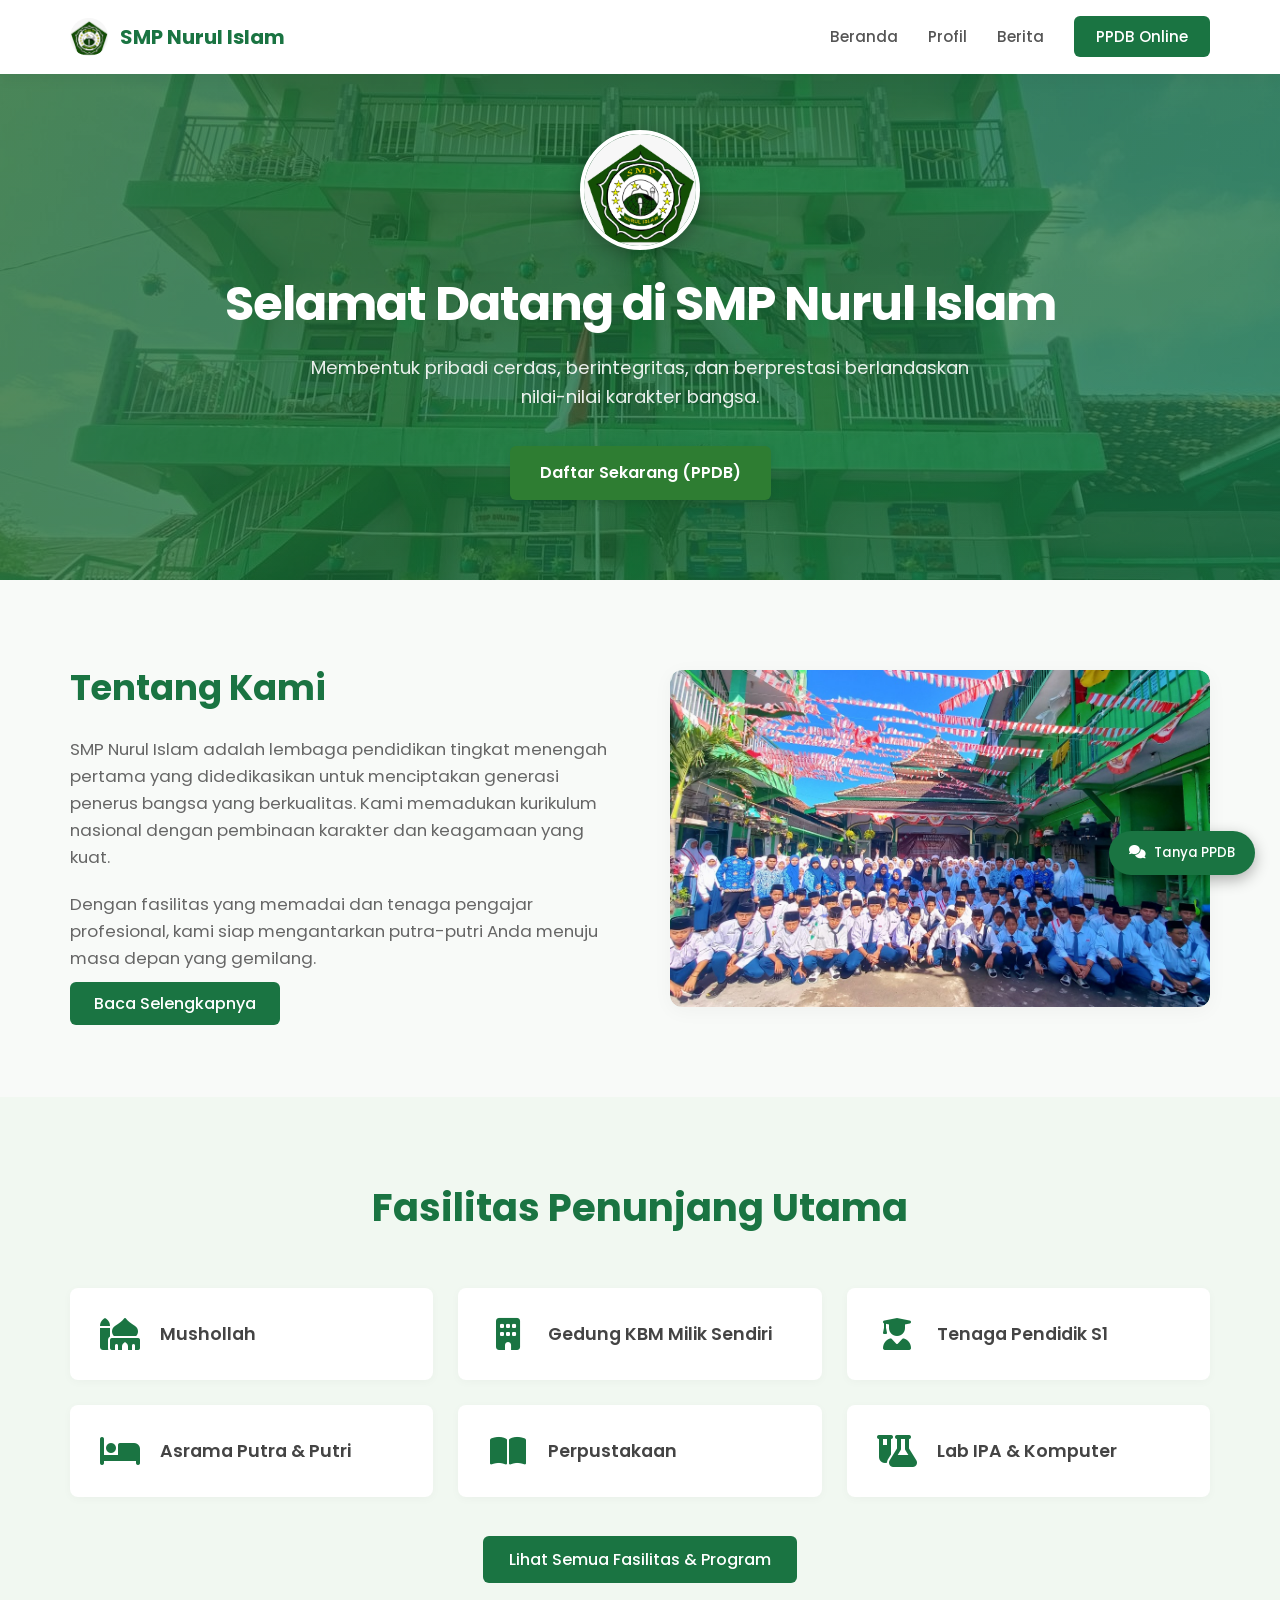
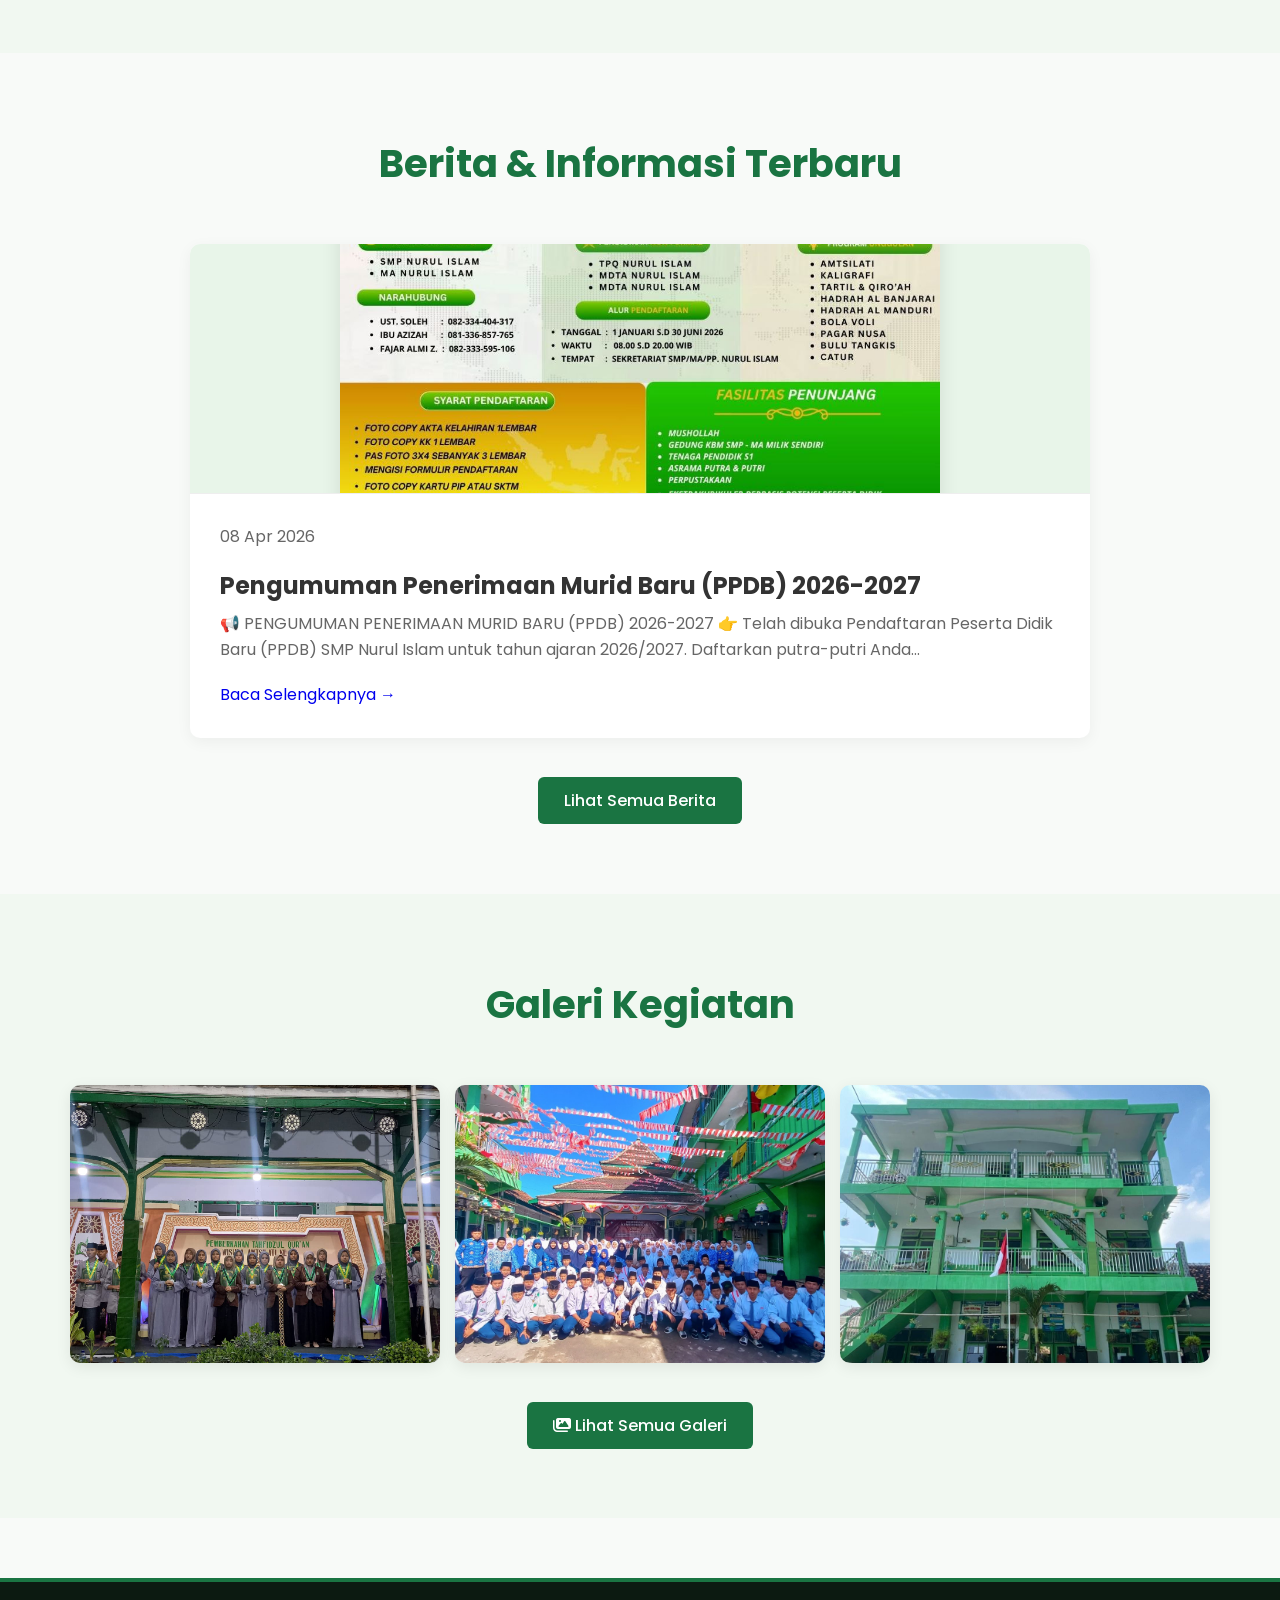
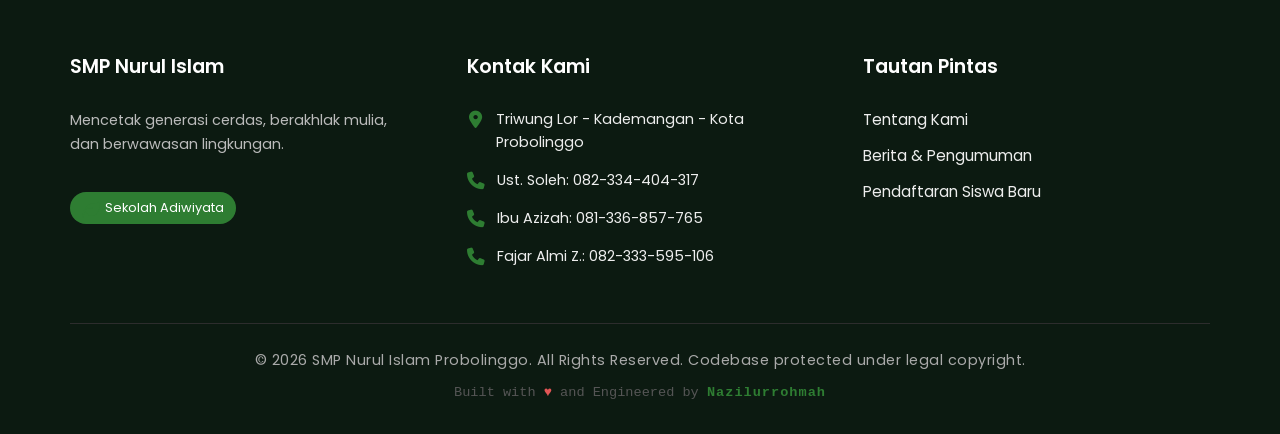
==== index.html @ a549ad02 "index.html" ====
<!DOCTYPE html>
<html lang="id">
<head>
    <meta charset="UTF-8">
    <meta name="viewport" content="width=device-width, initial-scale=1.0">
    <title>SMP Nurul Islam Probolinggo</title>
    <meta name="description" content="Website Resmi SMP Nurul Islam Probolinggo">
    <link href="https://fonts.googleapis.com/css2?family=Poppins:wght@300;400;500;600;700&display=swap" rel="stylesheet">
    <link rel="stylesheet" href="https://cdnjs.cloudflare.com/ajax/libs/font-awesome/6.4.0/css/all.min.css">
    <style>
        * { margin: 0; padding: 0; box-sizing: border-box; }
        body { font-family: 'Poppins', sans-serif; color: #333; background-color: #f8faf8; line-height: 1.6; }
        .container { max-width: 1200px; margin: 0 auto; padding: 0 30px; }
        a { text-decoration: none; transition: all 0.3s ease; }
        button, .btn { cursor: pointer; border: none; border-radius: 6px; font-weight: 500; font-family: inherit; }
        header { background-color: white; box-shadow: 0 4px 15px rgba(0,0,0,0.05); position: fixed; width: 100%; top: 0; z-index: 9999; }
        nav { display: flex; justify-content: space-between; align-items: center; padding: 18px 0; }
        .logo { display: flex; align-items: center; gap: 12px; font-weight: 700; font-size: 1.25rem; color: #1a7442; }
        .logo i { font-size: 1.5rem; }
        .nav-links { display: flex; list-style: none; gap: 30px; align-items: center; }
        .nav-links a { color: #555; font-weight: 500; font-size: 0.95rem; }
        .nav-links a:hover { color: #1a7442; }
        .nav-btn { background-color: #1a7442; color: white !important; padding: 10px 22px; }
        .nav-btn:hover { background-color: #145a33; }
        .hero {
            background: linear-gradient(135deg, rgba(27,94,32,0.75) 0%, rgba(26,116,66,0.75) 100%),
                        url('gedung.jpeg') center center / cover no-repeat;
            color: white;
            padding: 130px 20px 80px;
            text-align: center;
        }
        .hero .logo-center { font-size: 5rem; margin-bottom: 25px; display: block; }
        .hero h1 { font-size: 3rem; font-weight: 700; margin-bottom: 20px; line-height: 1.2; letter-spacing: -1px; }
        .hero p { font-size: 1.15rem; opacity: 0.9; max-width: 700px; margin: 0 auto 35px; }
        .btn-hero { background-color: #2e7d32; color: white; padding: 14px 30px; font-weight: 600; box-shadow: 0 4px 10px rgba(0,0,0,0.1); display: inline-block; }
        .btn-hero:hover { background-color: #1b5e20; transform: translateY(-2px); }
        section { padding: 80px 0; }
        .section-title { text-align: center; font-size: 2.4rem; font-weight: 700; color: #1a7442; margin-bottom: 50px; }
        .section-center-btn { text-align: center; margin-top: 50px; }
        .btn-section { background-color: #1a7442; color: white; padding: 12px 26px; }
        .btn-section:hover { background-color: #145a33; }
        .about-grid { display: grid; grid-template-columns: 1fr 1fr; gap: 60px; align-items: center; }
        .about-text h2 { font-size: 2.2rem; color: #1a7442; margin-bottom: 20px; }
        .about-text p { color: #666; margin-bottom: 20px; font-size: 1.05rem; }
        .btn-about { background-color: #1a7442; color: white; padding: 10px 24px; }
        .about-img-box { background-color: #e8f5e9; border-radius: 12px; aspect-ratio: 16 / 10; display: flex; justify-content: center; align-items: center; box-shadow: 0 4px 20px rgba(0,0,0,0.04); }
        .about-img-box i { font-size: 6rem; color: #1a7442; }
        .facility { background-color: #f1f8f1; }
        .facility-grid { display: grid; grid-template-columns: repeat(3, 1fr); gap: 25px; }
        .facility-card { background: white; padding: 30px; border-radius: 8px; box-shadow: 0 2px 10px rgba(0,0,0,0.03); display: flex; align-items: center; gap: 20px; }
        .facility-card i { font-size: 2rem; color: #1a7442; width: 40px; text-align: center; }
        .facility-card h4 { font-size: 1.1rem; font-weight: 600; color: #444; }
        .news-grid { display: grid; grid-template-columns: 1fr; gap: 30px; max-width: 900px; margin: 0 auto; }
        .news-card { background: white; border-radius: 10px; overflow: hidden; box-shadow: 0 4px 15px rgba(0,0,0,0.05); }
        .news-img { background-color: #e8f5e9; height: 250px; display: flex; justify-content: center; align-items: center; border-bottom: 1px solid #eee; }
        .news-img i { font-size: 5rem; color: #1a7442; }
        .news-body { padding: 30px; }
        .news-meta { color: #888; font-size: 0.9rem; margin-bottom: 10px; }
        .news-card h3 { font-size: 1.5rem; font-weight: 700; color: #333; margin-bottom: 10px; line-height: 1.3; }
        .news-body p { color: #666; margin-bottom: 20px; font-size: 1rem; }
        .news-link { color: #1a7442; font-weight: 600; display: flex; align-items: center; gap: 8px; }
        .news-link:hover { color: #145a33; padding-left: 5px; }
        footer { background-color: #0c1a11; color: white; padding: 70px 0 30px; margin-top: 60px; border-top: 4px solid #1a7442; }
        .footer-content { display: flex; flex-wrap: wrap; gap: 50px; justify-content: space-between; margin-bottom: 40px; }
        .footer-col { flex: 1; min-width: 280px; }
        .footer-col h3 { color: white; margin-bottom: 25px; font-size: 1.2rem; font-weight: 600; }
        .footer-col p { margin-bottom: 15px; font-size: 0.9rem; display: flex; align-items: flex-start; gap: 12px; color: #eee; }
        .footer-col i { color: #2e7d32; font-size: 1.1rem; width: 18px; text-align: center; margin-top: 3px; }
        .footer-col a { color: #eee; text-decoration: none; display: block; margin-bottom: 12px; font-size: 0.95rem; }
        .footer-col a:hover { color: white; padding-left: 5px; }
        .adw-badge { background-color: #2e7d32; color: white; padding: 6px 12px; border-radius: 20px; font-size: 0.8rem; display: inline-flex; align-items: center; gap: 5px; margin-top: 15px; }
        .footer-bottom { text-align: center; border-top: 1px solid #2d2d2d; padding-top: 25px; font-size: 0.9rem; color: #aaa; }
        .chatbot-widget { position: fixed; bottom: 25px; right: 25px; z-index: 10000; }
        .chatbot-window { width: 400px; height: 550px; display: none; flex-direction: column; overflow: hidden; border-radius: 12px; box-shadow: 0 10px 30px rgba(0,0,0,0.25); background: white; position: fixed; bottom: 95px; right: 25px; border: 1px solid #ddd; }
        .chat-header { background: #1a7442; color: white; padding: 15px 20px; font-weight: 600; display: flex; justify-content: space-between; align-items: center; flex-shrink: 0; }
        .close-chat { background: none; border: none; color: white; font-size: 24px; cursor: pointer; opacity: 0.8; }
        .close-chat:hover { opacity: 1; }
        .chat-body { flex: 1; overflow-y: auto; padding: 15px; background: #f7f9f7; display: flex; flex-direction: column; gap: 10px; }
        .chat-msg { max-width: 80%; padding: 10px 14px; border-radius: 14px; font-size: 0.9rem; line-height: 1.4; word-wrap: break-word; }
        .chat-msg.user { align-self: flex-end; background: #1a7442; color: white; border-bottom-right-radius: 4px; }
        .chat-msg.bot { align-self: flex-start; background: #e8f5e9; color: #222; border-bottom-left-radius: 4px; }
        .chat-msg.typing { font-style: italic; color: #888; }
        .chat-input-area { display: flex; border-top: 1px solid #eee; padding: 10px; gap: 8px; flex-shrink: 0; }
        .chat-input-area input { flex: 1; border: 1px solid #ddd; border-radius: 20px; padding: 10px 15px; font-size: 0.9rem; outline: none; font-family: inherit; }
        .chat-input-area input:focus { border-color: #1a7442; }
        .chat-input-area button { background: #1a7442; color: white; border: none; border-radius: 50%; width: 40px; height: 40px; cursor: pointer; flex-shrink: 0; }
        .chat-input-area button:hover { background: #145a33; }
        .chatbot-btn { padding: 12px 20px; background-color: #1a7442; color: white; border-radius: 50px; display: flex; align-items: center; gap: 8px; box-shadow: 0 5px 15px rgba(0,0,0,0.3); }
        .chatbot-btn:hover { background-color: #145a33; transform: scale(1.03); }
        @media (max-width: 992px) { .about-grid { grid-template-columns: 1fr; } .facility-grid { grid-template-columns: 1fr 1fr; } .hero h1 { font-size: 2.5rem; } }
        @media (max-width: 768px) { .nav-links { display: none; } .hero h1 { font-size: 2rem; } .hero p { font-size: 1rem; } .facility-grid { grid-template-columns: 1fr; } .chatbot-window { width: 90vw; right: 5vw; height: 70vh; } }
    </style>
</head>
<body>
    <header>
        <div class="container">
            <nav>
                <div class="logo">
                    <img src="logo.jpeg" alt="Logo SMP Nurul Islam" style="width:38px;height:38px;object-fit:cover;border-radius:50%;">
                    SMP Nurul Islam
                </div>
                <ul class="nav-links">
                    <li><a href="#">Beranda</a></li>
                    <li><a href="profil.html">Profil</a></li>
                    <li><a href="berita_list.html">Berita</a></li>
                    <li><a href="ppdb.html" class="btn nav-btn">PPDB Online</a></li>
                </ul>
            </nav>
        </div>
    </header>
 
    <section class="hero">
        <div class="container">
            <img src="logo.jpeg" alt="Logo SMP Nurul Islam" style="width:120px;height:120px;object-fit:cover;border-radius:50%;border:4px solid white;box-shadow:0 4px 20px rgba(0,0,0,0.3);margin-bottom:25px;display:block;margin-left:auto;margin-right:auto;">
            <h1>Selamat Datang di SMP Nurul Islam</h1>
            <p>Membentuk pribadi cerdas, berintegritas, dan berprestasi berlandaskan nilai-nilai karakter bangsa.</p>
            <a href="ppdb.html" class="btn btn-hero">Daftar Sekarang (PPDB)</a>
        </div>
    </section>
 
    <section id="about">
        <div class="container">
            <div class="about-grid">
                <div class="about-text">
                    <h2>Tentang Kami</h2>
                    <p>SMP Nurul Islam adalah lembaga pendidikan tingkat menengah pertama yang didedikasikan untuk menciptakan generasi penerus bangsa yang berkualitas. Kami memadukan kurikulum nasional dengan pembinaan karakter dan keagamaan yang kuat.</p>
                    <p>Dengan fasilitas yang memadai dan tenaga pengajar profesional, kami siap mengantarkan putra-putri Anda menuju masa depan yang gemilang.</p>
                    <a href="profil.html" class="btn btn-about">Baca Selengkapnya</a>
                </div>
                <div class="about-img-box" style="overflow:hidden;">
                    <img src="bersama.jpeg" alt="Foto Bersama SMP Nurul Islam" style="width:100%;height:100%;object-fit:cover;border-radius:12px;">
                </div>
            </div>
        </div>
    </section>
 
    <section id="facility" class="facility">
        <div class="container">
            <h3 class="section-title">Fasilitas Penunjang Utama</h3>
            <div class="facility-grid">
                <div class="facility-card"><i class="fa-solid fa-mosque"></i><h4>Mushollah</h4></div>
                <div class="facility-card"><i class="fa-solid fa-building"></i><h4>Gedung KBM Milik Sendiri</h4></div>
                <div class="facility-card"><i class="fa-solid fa-user-graduate"></i><h4>Tenaga Pendidik S1</h4></div>
                <div class="facility-card"><i class="fa-solid fa-bed"></i><h4>Asrama Putra & Putri</h4></div>
                <div class="facility-card"><i class="fa-solid fa-book-open"></i><h4>Perpustakaan</h4></div>
                <div class="facility-card"><i class="fa-solid fa-flask-vial"></i><h4>Lab IPA & Komputer</h4></div>
            </div>
            <div class="section-center-btn">
                <a href="fasilitas.html" class="btn btn-section">Lihat Semua Fasilitas & Program</a>
            </div>
        </div>
    </section>
 
    <section id="news">
        <div class="container">
            <h3 class="section-title">Berita & Informasi Terbaru</h3>
            <div class="news-grid">
                <div class="news-card">
                    <div class="news-img" style="overflow:hidden;">
                        <img src="brosur.jpg" alt="Brosur PPDB 2026-2027" style="width:100%;max-width:600px;display:block;margin:0 auto;border-radius:10px;box-shadow:0 4px 20px rgba(0,0,0,0.1);">
                    </div>
                    <div class="news-body">
                        <p class="news-meta">08 Apr 2026</p>
                        <h3>Pengumuman Penerimaan Murid Baru (PPDB) 2026-2027</h3>
                        <p>📢 PENGUMUMAN PENERIMAAN MURID BARU (PPDB) 2026-2027 👉 Telah dibuka Pendaftaran Peserta Didik Baru (PPDB) SMP Nurul Islam untuk tahun ajaran 2026/2027. Daftarkan putra-putri Anda...</p>
                        <a href="berita_detail.html" class="btn-readmore">Baca Selengkapnya →</a>
                    </div>
                </div>
            </div>
            <div class="section-center-btn">
                <a href="berita_list.html" class="btn btn-section">Lihat Semua Berita</a>
            </div>
        </div>
    </section>
    <!-- SECTION GALERI - taruh setelah section news -->
    <section id="gallery" style="background-color: #f1f8f1; padding: 80px 0;">
        <div class="container">
            <h3 class="section-title">Galeri Kegiatan</h3>
            <div style="display: grid; grid-template-columns: repeat(3, 1fr); gap: 15px; margin-bottom: 40px;">
    
                <a href="galeri.html" style="display:block; border-radius:10px; overflow:hidden; aspect-ratio:4/3; box-shadow:0 4px 15px rgba(0,0,0,0.08); position:relative;">
                    <img src="amsilati.jpeg" alt="Wisuda Amtsilati" style="width:100%;height:100%;object-fit:cover;transition:transform 0.4s;" onmouseover="this.style.transform='scale(1.07)'" onmouseout="this.style.transform='scale(1)'">
                </a>
    
                <a href="galeri.html" style="display:block; border-radius:10px; overflow:hidden; aspect-ratio:4/3; box-shadow:0 4px 15px rgba(0,0,0,0.08);">
                    <img src="bersama.jpeg" alt="Foto Bersama" style="width:100%;height:100%;object-fit:cover;transition:transform 0.4s;" onmouseover="this.style.transform='scale(1.07)'" onmouseout="this.style.transform='scale(1)'">
                </a>
    
                <a href="galeri.html" style="display:block; border-radius:10px; overflow:hidden; aspect-ratio:4/3; box-shadow:0 4px 15px rgba(0,0,0,0.08);">
                    <img src="gedung.jpeg" alt="Gedung Sekolah" style="width:100%;height:100%;object-fit:cover;transition:transform 0.4s;" onmouseover="this.style.transform='scale(1.07)'" onmouseout="this.style.transform='scale(1)'">
                </a>
    
            </div>
            <div class="section-center-btn">
                <a href="galeri.html" class="btn btn-section"><i class="fa-solid fa-images"></i> Lihat Semua Galeri</a>
            </div>
        </div>
    </section>
 
    <footer>
        <div class="container">
            <div class="footer-content">
                <div class="footer-col">
                    <h3>SMP Nurul Islam</h3>
                    <p style="color: #bbb; line-height: 1.7; margin-bottom: 20px;">Mencetak generasi cerdas, berakhlak mulia, dan berwawasan lingkungan.</p>
                    <div class="adw-badge"><i class="fa-solid fa-leaf"></i> Sekolah Adiwiyata</div>
                </div>
                <div class="footer-col">
                    <h3>Kontak Kami</h3>
                    <p><i class="fa-solid fa-location-dot"></i> Triwung Lor - Kademangan - Kota Probolinggo</p>
                    <p><i class="fa-solid fa-phone"></i> Ust. Soleh: 082-334-404-317</p>
                    <p><i class="fa-solid fa-phone"></i> Ibu Azizah: 081-336-857-765</p>
                    <p><i class="fa-solid fa-phone"></i> Fajar Almi Z.: 082-333-595-106</p>
                </div>
                <div class="footer-col">
                    <h3>Tautan Pintas</h3>
                    <a href="profil.html">Tentang Kami</a>
                    <a href="berita_list.html">Berita & Pengumuman</a>
                    <a href="ppdb.html">Pendaftaran Siswa Baru</a>
                </div>
            </div>
            <div class="footer-bottom" style="display: flex; flex-direction: column; gap: 6px; padding-top: 25px; border-top: 1px solid #2d2d2d;">
                <p style="letter-spacing: 0.5px;">&copy; 2026 SMP Nurul Islam Probolinggo. All Rights Reserved. Codebase protected under legal copyright.</p>
                <p style="font-size: 0.85rem; color: #555; font-family: 'Courier New', Courier, monospace; margin-top: 4px;">
                    Built with <span style="color: #e25555;">&hearts;</span> and Engineered by
                    <span style="color: #2e7d32; font-weight: 600; letter-spacing: 1px;">Nazilurrohmah</span>
                </p>
            </div>
        </div>
    </footer>
 
    <div class="chatbot-widget">
        <div class="chatbot-window" id="chatbotWindow">
            <div class="chat-header">
                <div><i class="fa-solid fa-robot"></i> Tanya PPDB AI</div>
                <button class="close-chat" id="closeChat">&times;</button>
            </div>
            <div class="chat-body" id="chatBody">
                <div class="chat-msg bot">Halo! Selamat datang di layanan chatbot SMP Nurul Islam. Ada yang bisa kami bantu mengenai informasi sekolah atau pendaftaran?</div>
            </div>
            <div class="chat-input-area">
                <input type="text" id="chatInput" placeholder="Ketik pertanyaan Anda..." autocomplete="off">
                <button id="sendBtn"><i class="fa-solid fa-paper-plane"></i></button>
            </div>
        </div>
        <button class="chatbot-btn btn" id="chatbotBtn">
            <i class="fa-solid fa-comments"></i> Tanya PPDB
        </button>
    </div>
 
    <script>
        document.addEventListener('DOMContentLoaded', function() {
            const chatbotBtn    = document.getElementById('chatbotBtn');
            const chatbotWindow = document.getElementById('chatbotWindow');
            const closeChat     = document.getElementById('closeChat');
            const chatBody      = document.getElementById('chatBody');
            const chatInput     = document.getElementById('chatInput');
            const sendBtn       = document.getElementById('sendBtn');
 
            const SPACE_URL = "https://nazilurrohmah-chatbot-ppdb-smp-nurul-islam.hf.space";
 
            chatbotBtn.addEventListener('click', () => {
                if (chatbotWindow.style.display === "none" || chatbotWindow.style.display === "") {
                    chatbotWindow.style.display = "flex";
                    chatInput.focus();
                } else {
                    chatbotWindow.style.display = "none";
                }
            });
 
            closeChat.addEventListener('click', () => { chatbotWindow.style.display = "none"; });
 
            function addMessage(text, sender) {
                const div = document.createElement('div');
                div.className = `chat-msg ${sender}`;
                div.textContent = text;
                chatBody.appendChild(div);
                chatBody.scrollTop = chatBody.scrollHeight;
                return div;
            }
 
            async function sendMessage() {
                const message = chatInput.value.trim();
                if (!message) return;
 
                addMessage(message, 'user');
                chatInput.value = '';
                const typingMsg = addMessage('Mengetik...', 'bot typing');
 
                try {
                    const response = await fetch(`${SPACE_URL}/gradio_api/call/predict`, {
                        method: 'POST',
                        headers: { 'Content-Type': 'application/json' },
                        body: JSON.stringify({ data: [message, []] })
                    });
 
                    if (!response.ok) throw new Error('Request gagal: ' + response.status);
 
                    const result  = await response.json();
                    const eventId = result.event_id;
 
                    const resultResponse = await fetch(`${SPACE_URL}/gradio_api/call/predict/${eventId}`);
                    const resultText     = await resultResponse.text();
 
                    let botReply = "Maaf, saya tidak mengerti pertanyaan Anda.";
                    const lines  = resultText.split('\n');
                    for (const line of lines) {
                        if (line.startsWith('data: ')) {
                            const jsonStr = line.replace('data: ', '');
                            try {
                                const parsed = JSON.parse(jsonStr);
                                if (Array.isArray(parsed) && parsed.length > 0) {
                                    botReply = parsed[0];
                                }
                            } catch (e) {}
                        }
                    }
 
                    typingMsg.remove();
                    addMessage(botReply, 'bot');
                } catch (error) {
                    typingMsg.remove();
                    addMessage('Maaf, terjadi kesalahan koneksi. Coba lagi nanti.', 'bot');
                    console.error('Chatbot error:', error);
                }
            }
 
            sendBtn.addEventListener('click', sendMessage);
            chatInput.addEventListener('keypress', function(e) {
                if (e.key === 'Enter') sendMessage();
            });
        });
    </script>
</body>
</html>
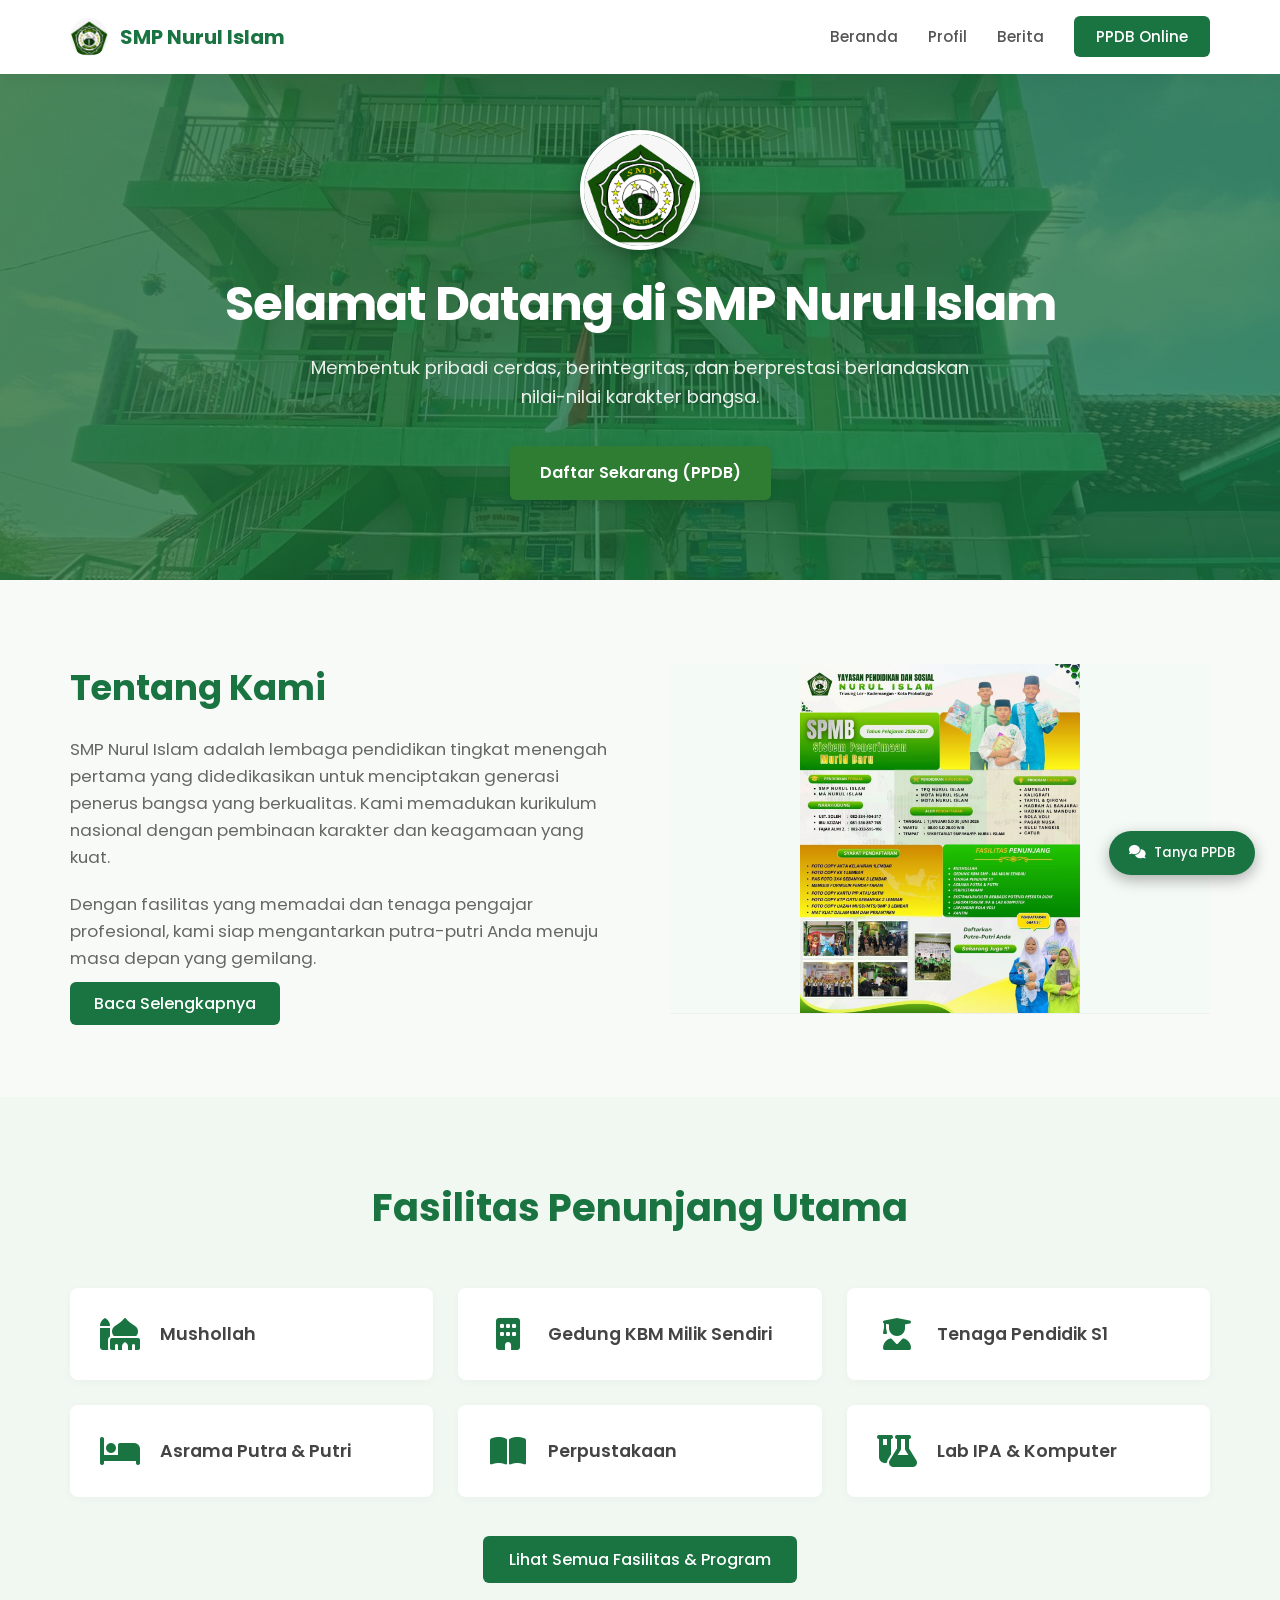
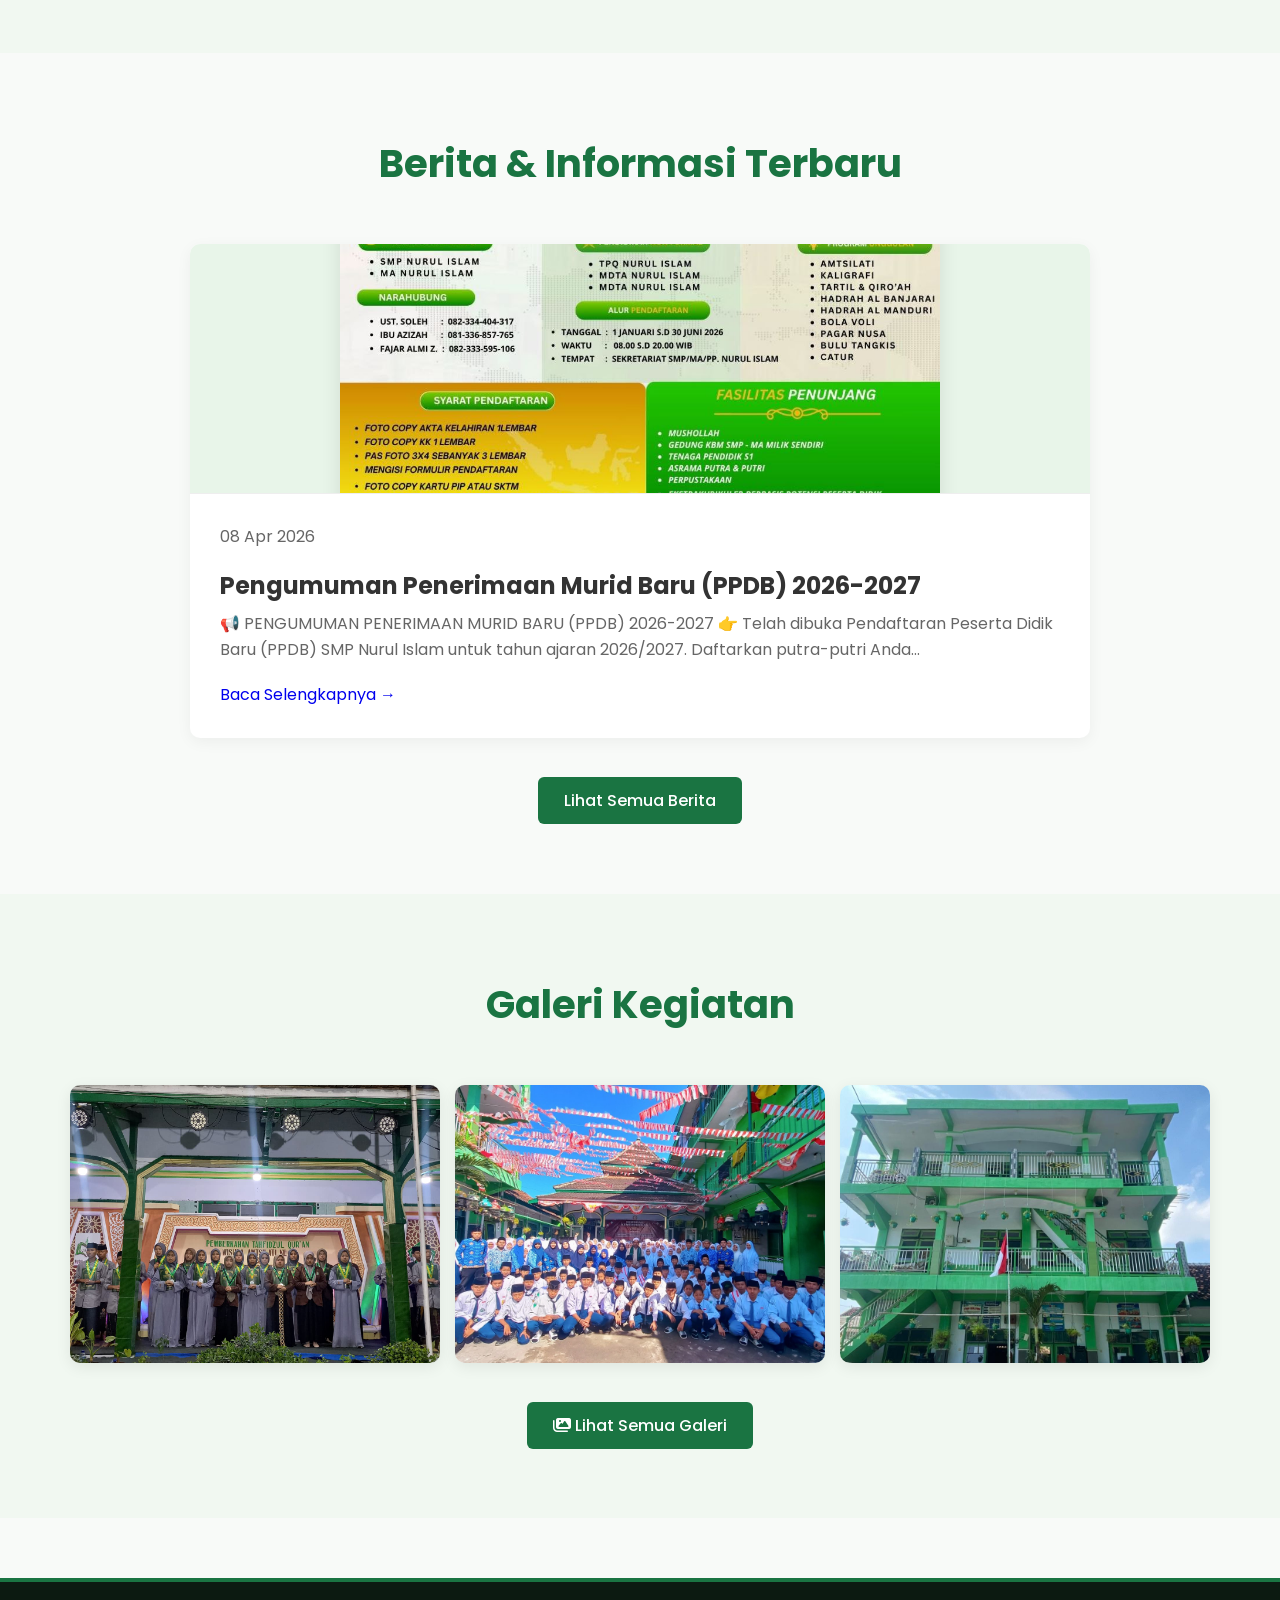
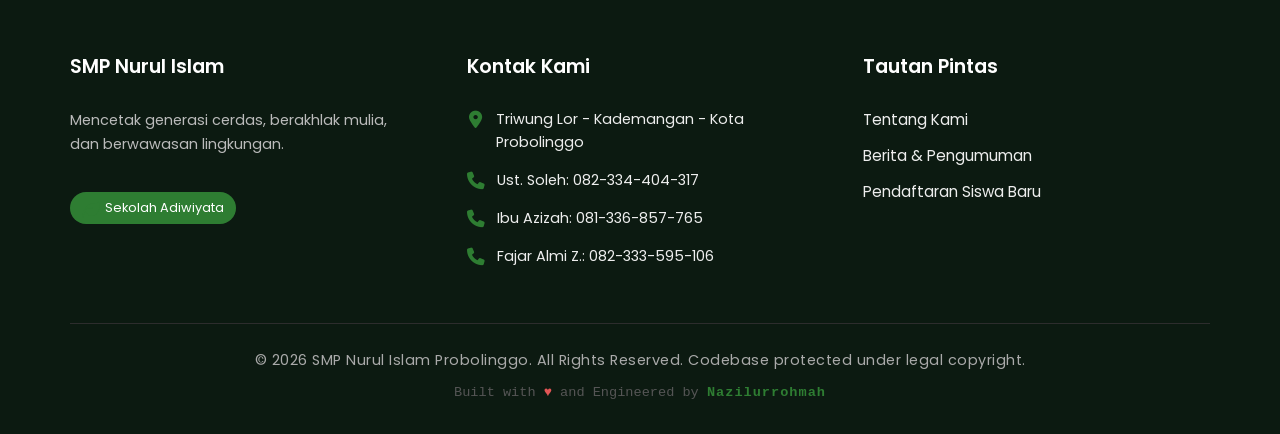
==== commit f4d3107b: "index.html" ====
--- a/index.html
+++ b/index.html
@@ -127,8 +127,8 @@
                     <p>Dengan fasilitas yang memadai dan tenaga pengajar profesional, kami siap mengantarkan putra-putri Anda menuju masa depan yang gemilang.</p>
                     <a href="profil.html" class="btn btn-about">Baca Selengkapnya</a>
                 </div>
-                <div class="about-img-box" style="overflow:hidden;">
-                    <img src="bersama.jpeg" alt="Foto Bersama SMP Nurul Islam" style="width:100%;height:100%;object-fit:cover;border-radius:12px;">
+               <div class="news-img" style="overflow:hidden; height:350px; background:#f4faf6;">
+                    <img src="brosur.jpg" alt="Brosur PPDB" style="width:100%;height:100%;object-fit:contain;">
                 </div>
             </div>
         </div>
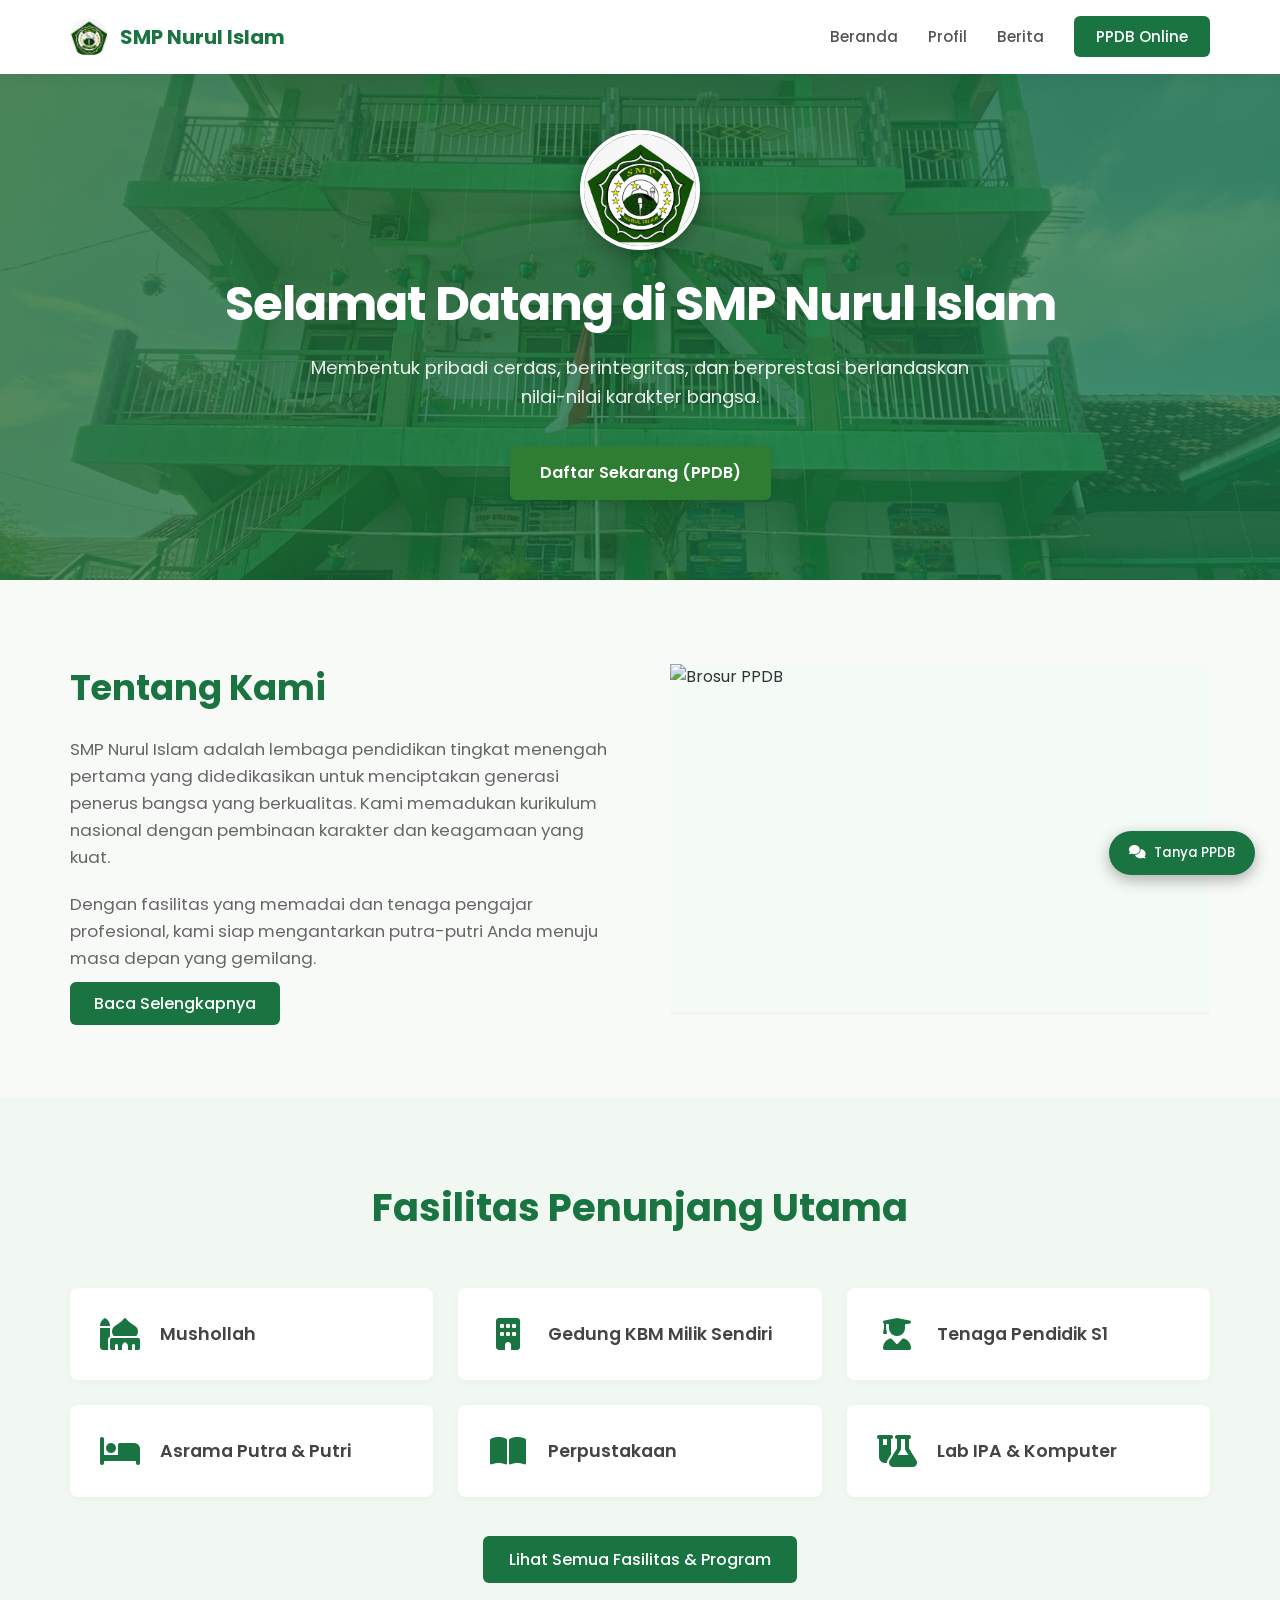
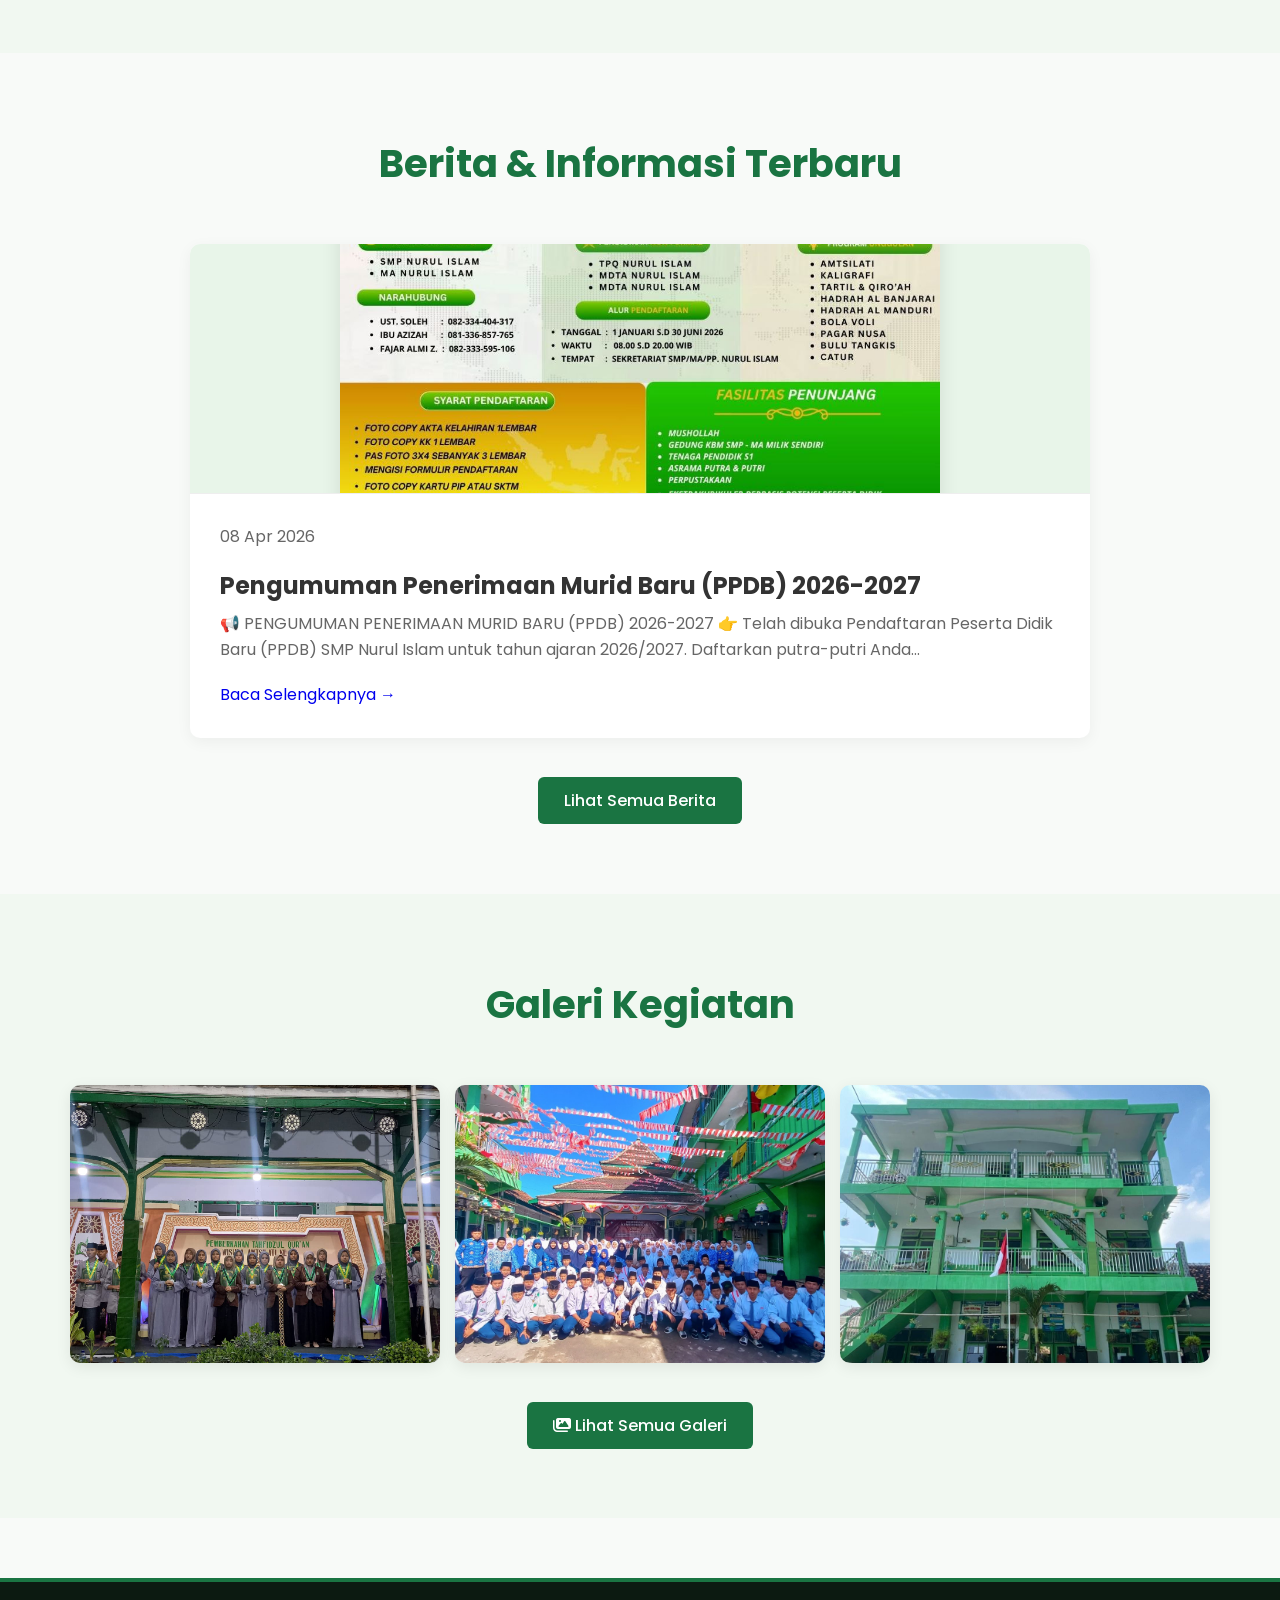
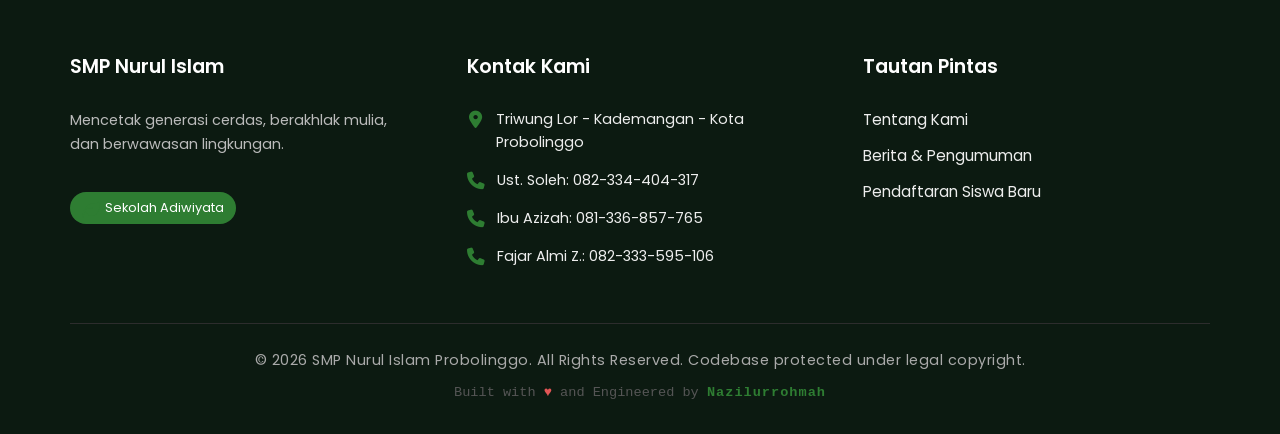
==== commit dbde6d64: "index.html" ====
--- a/index.html
+++ b/index.html
@@ -128,7 +128,7 @@
                     <a href="profil.html" class="btn btn-about">Baca Selengkapnya</a>
                 </div>
                <div class="news-img" style="overflow:hidden; height:350px; background:#f4faf6;">
-                    <img src="brosur.jpg" alt="Brosur PPDB" style="width:100%;height:100%;object-fit:contain;">
+                    <img src="bersama.jpg" alt="Brosur PPDB" style="width:100%;height:100%;object-fit:contain;">
                 </div>
             </div>
         </div>
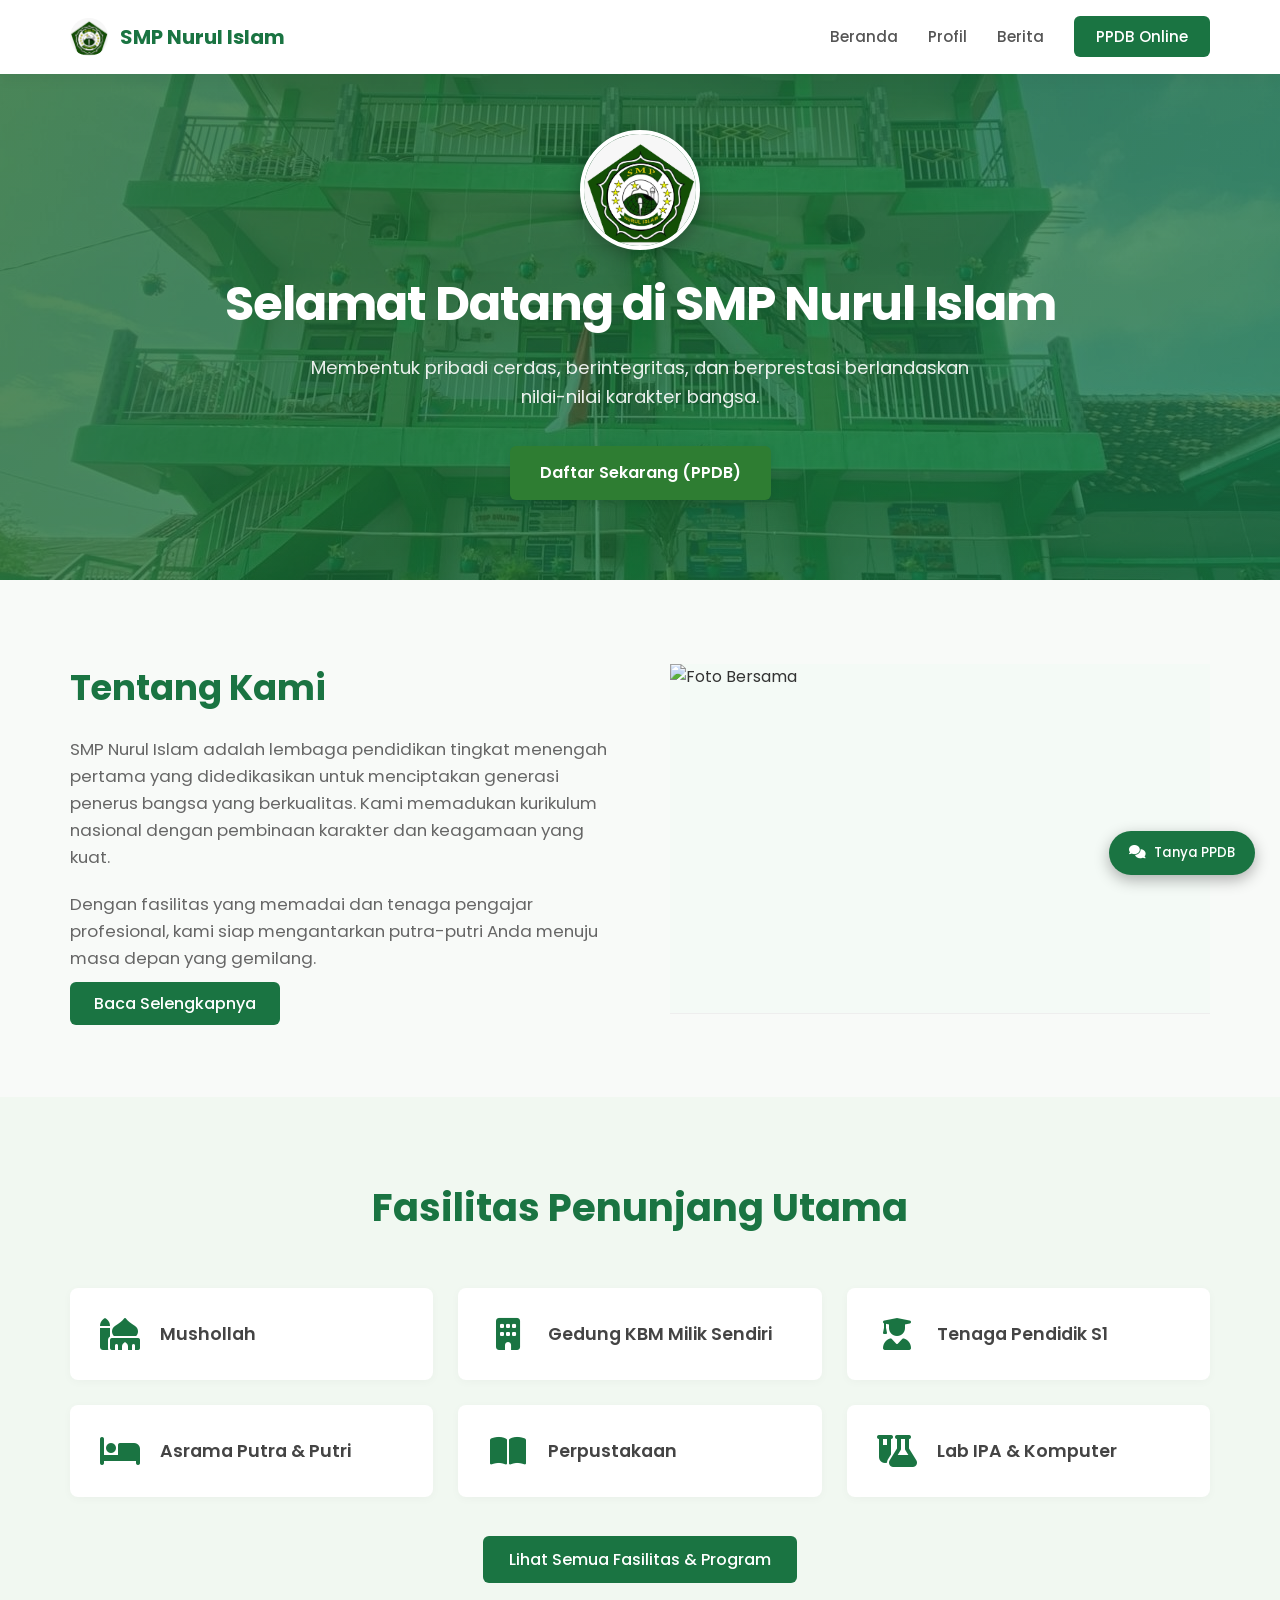
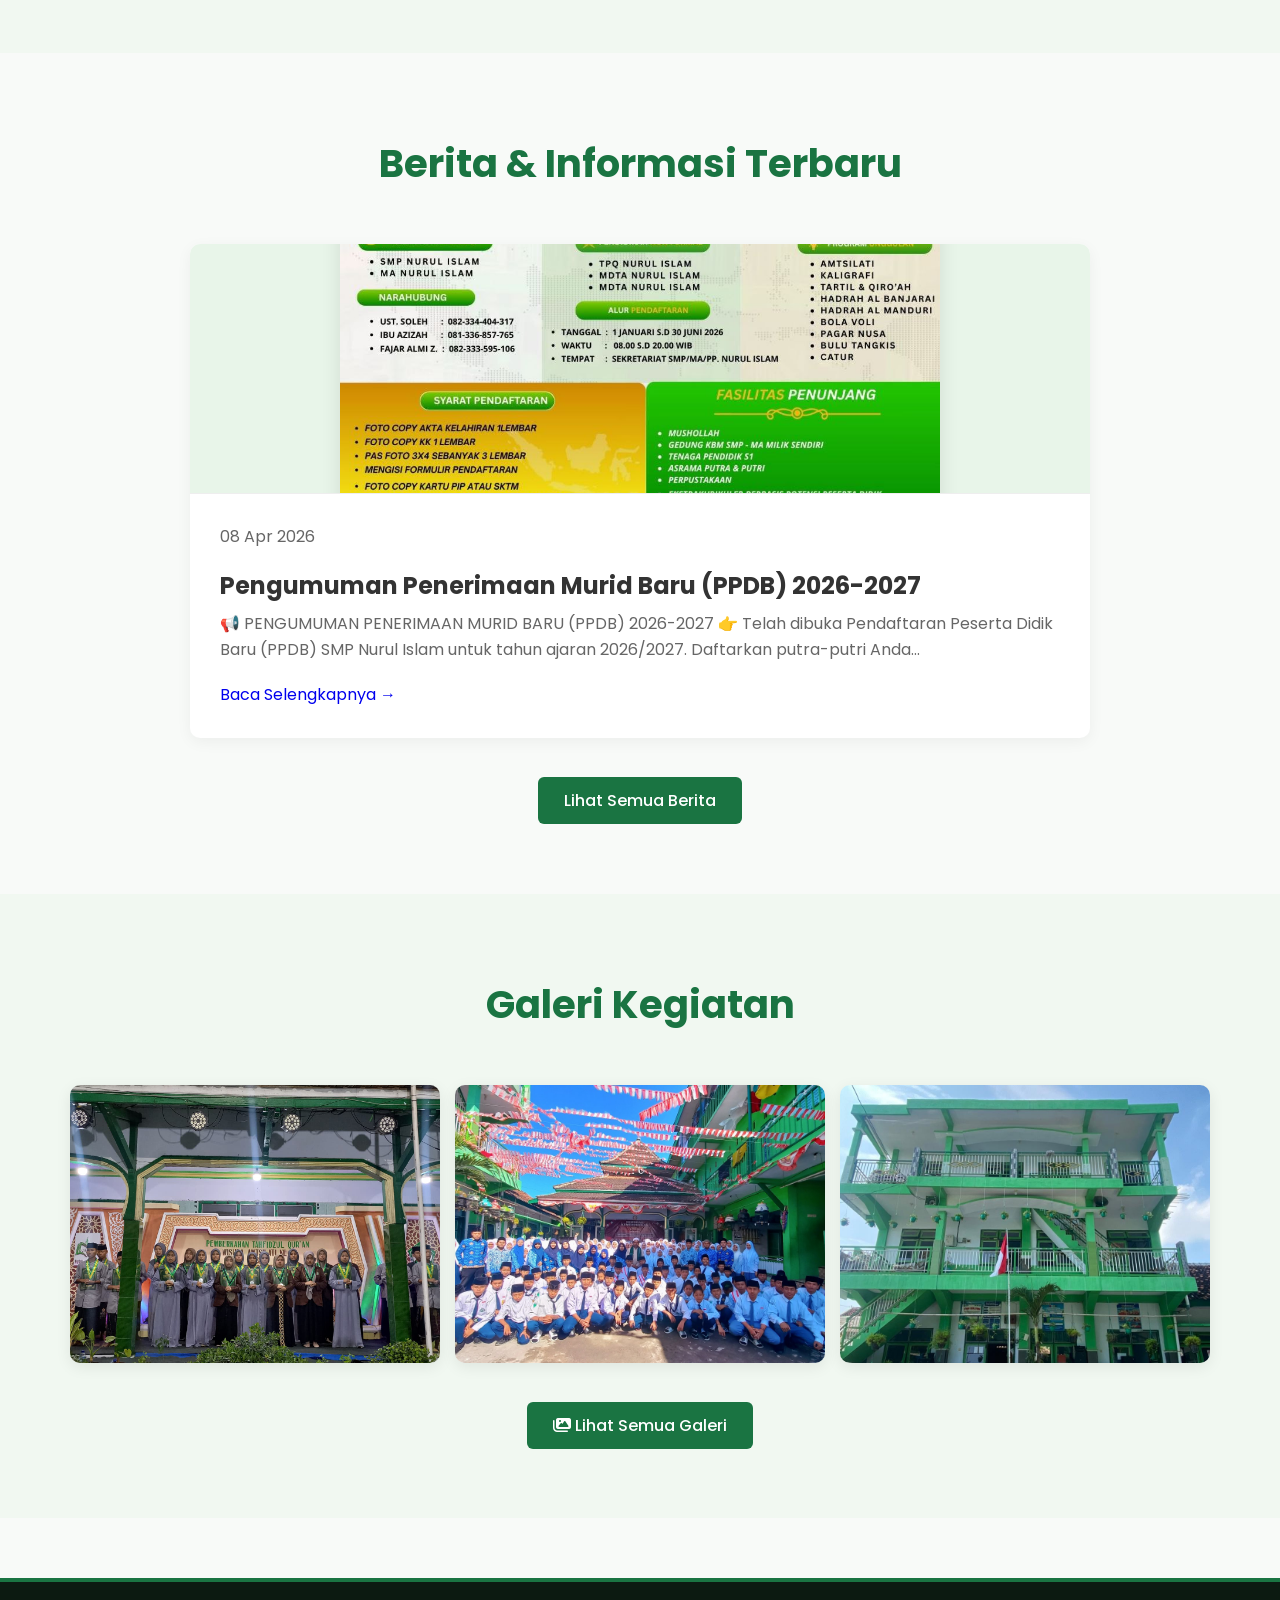
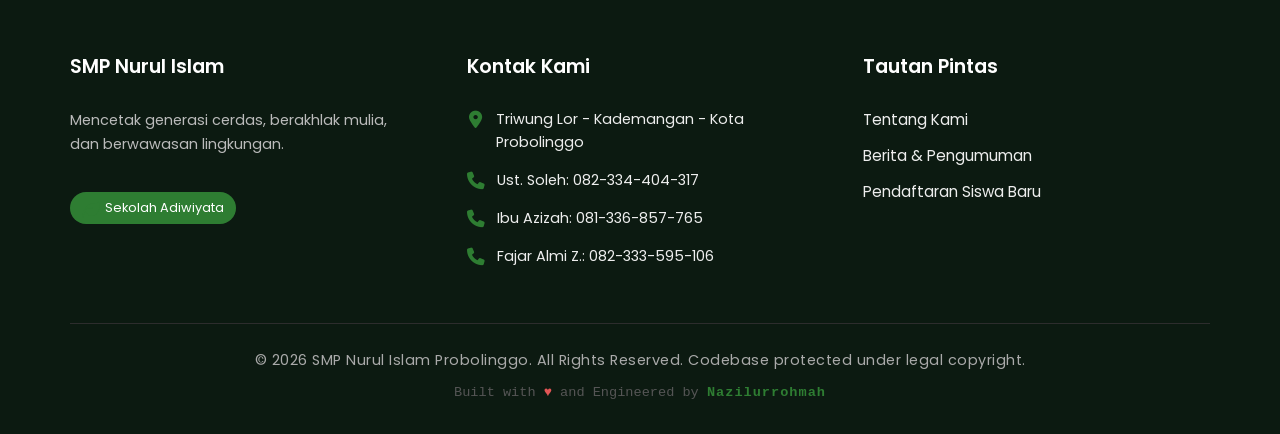
==== commit fca9a40d: "index.html" ====
--- a/index.html
+++ b/index.html
@@ -128,7 +128,7 @@
                     <a href="profil.html" class="btn btn-about">Baca Selengkapnya</a>
                 </div>
                <div class="news-img" style="overflow:hidden; height:350px; background:#f4faf6;">
-                    <img src="bersama.jpg" alt="Brosur PPDB" style="width:100%;height:100%;object-fit:contain;">
+                    <img src="bersama.jpg" alt="Foto Bersama" style="width:100%;height:100%;object-fit:contain;">
                 </div>
             </div>
         </div>
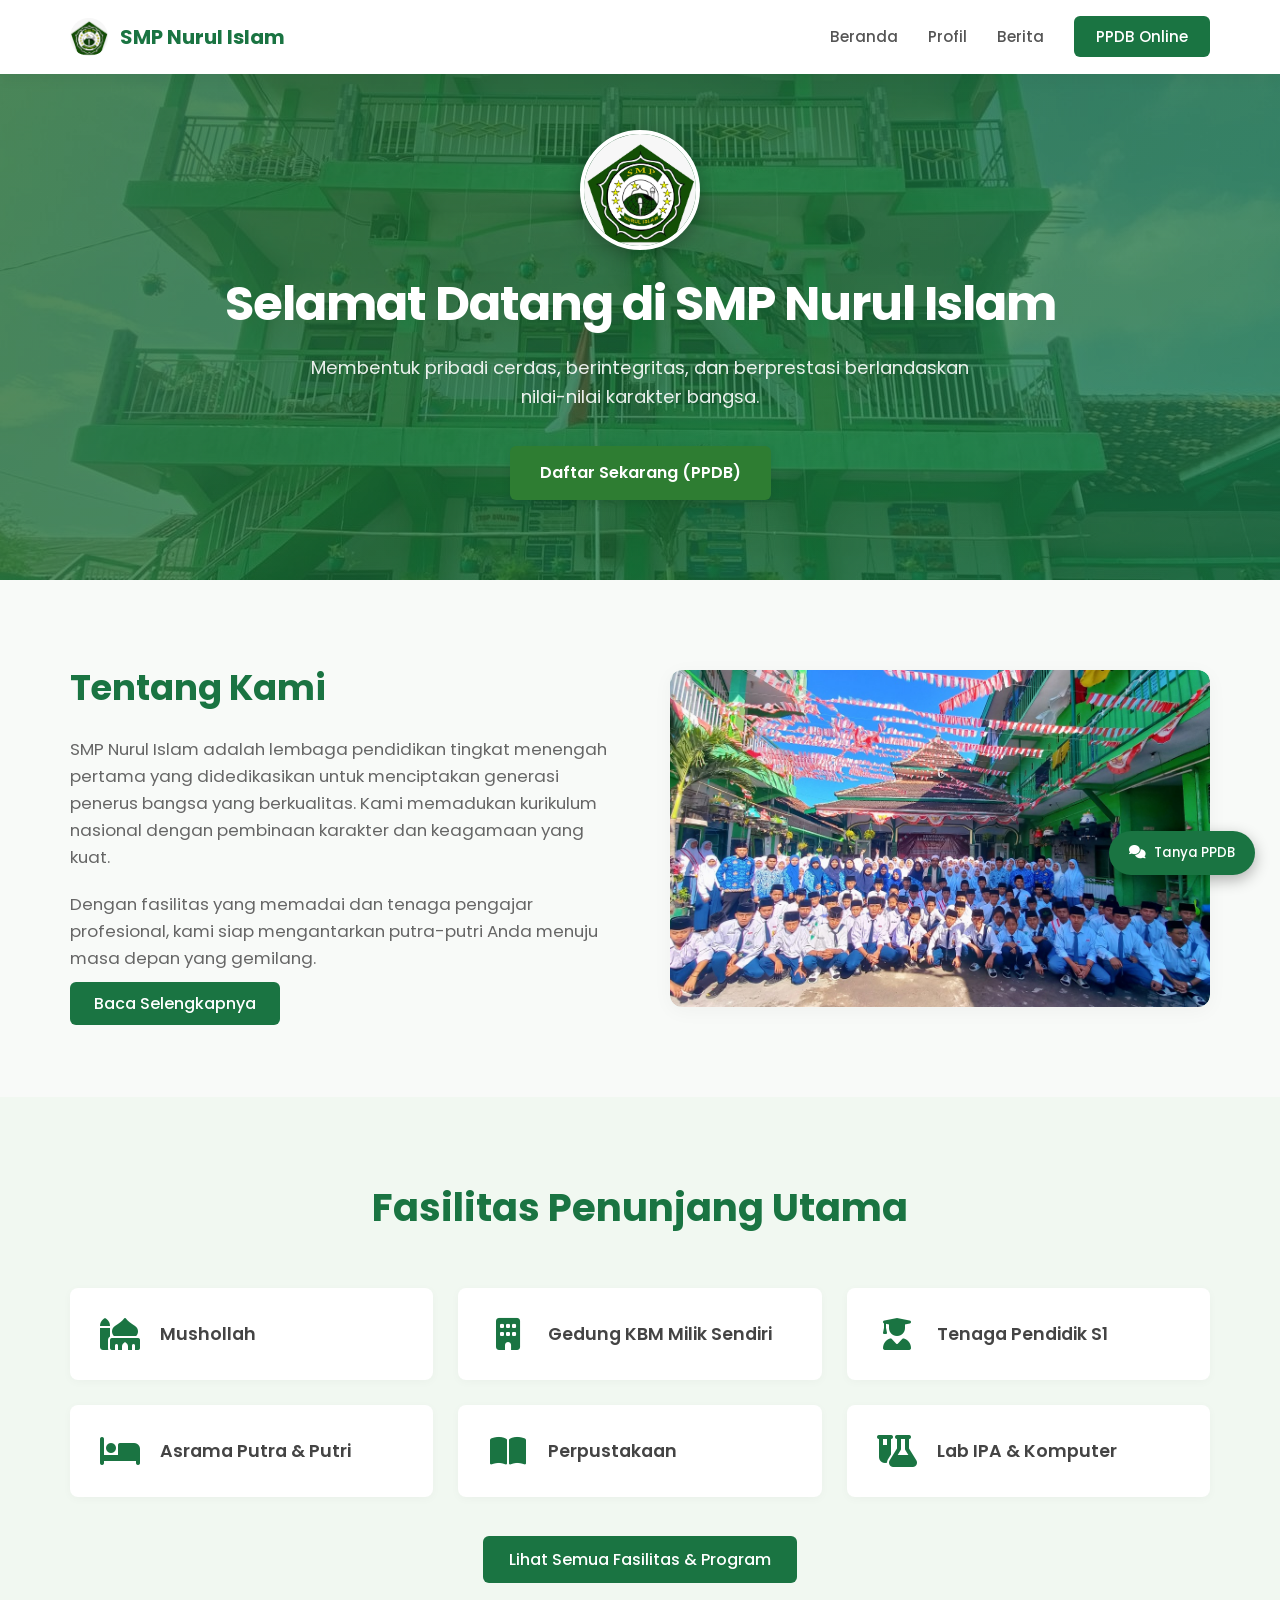
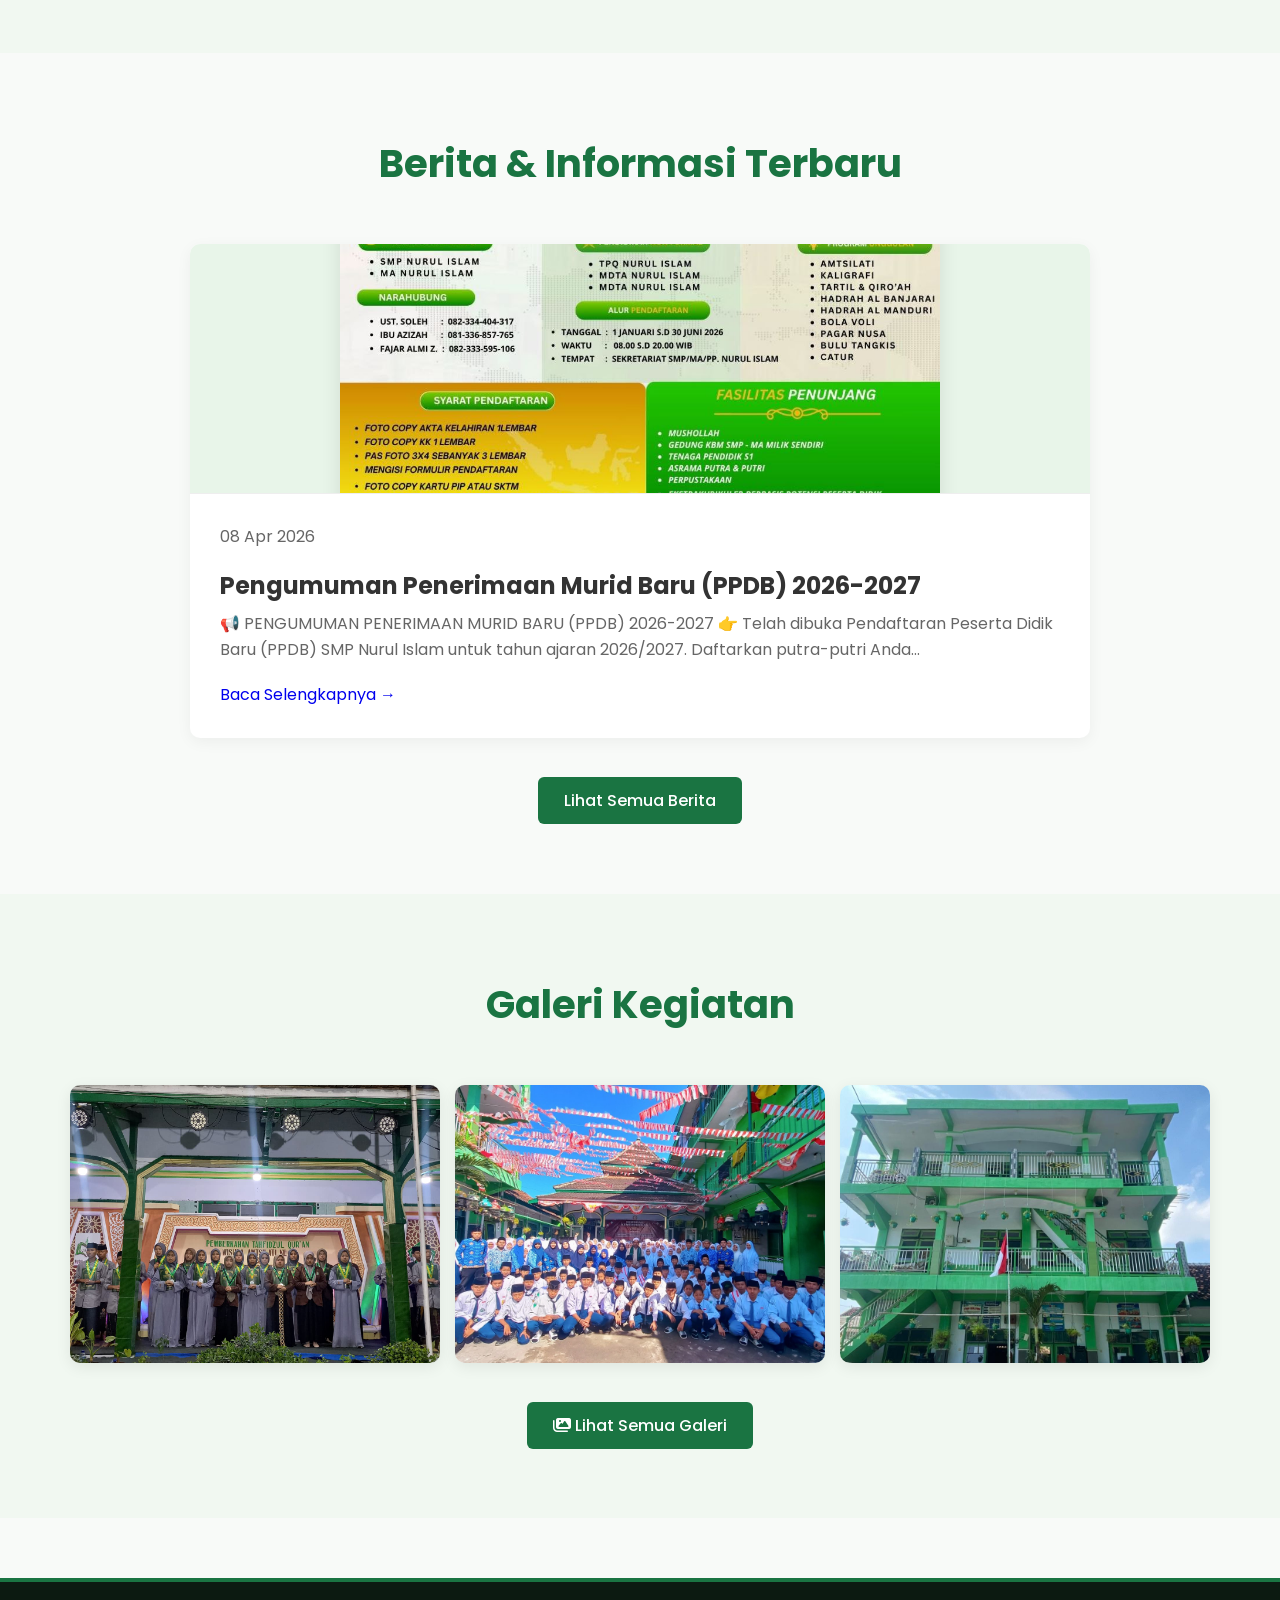
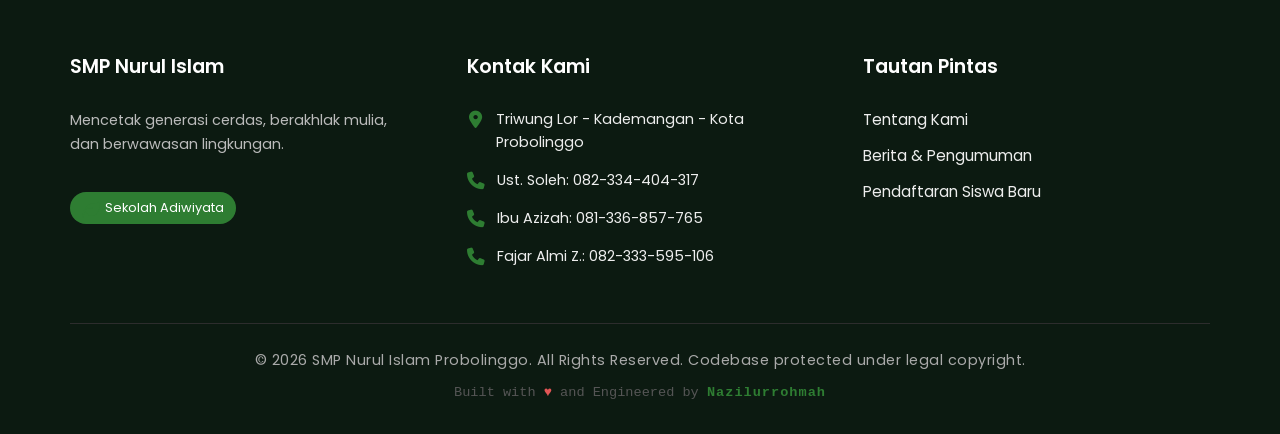
==== commit 4408650a: "index.html" ====
--- a/index.html
+++ b/index.html
@@ -127,8 +127,8 @@
                     <p>Dengan fasilitas yang memadai dan tenaga pengajar profesional, kami siap mengantarkan putra-putri Anda menuju masa depan yang gemilang.</p>
                     <a href="profil.html" class="btn btn-about">Baca Selengkapnya</a>
                 </div>
-               <div class="news-img" style="overflow:hidden; height:350px; background:#f4faf6;">
-                    <img src="bersama.jpg" alt="Foto Bersama" style="width:100%;height:100%;object-fit:contain;">
+               <div class="about-img-box" style="overflow:hidden;">
+                    <img src="bersama.jpeg" alt="Foto Bersama SMP Nurul Islam" style="width:100%;height:100%;object-fit:cover;border-radius:12px;">
                 </div>
             </div>
         </div>
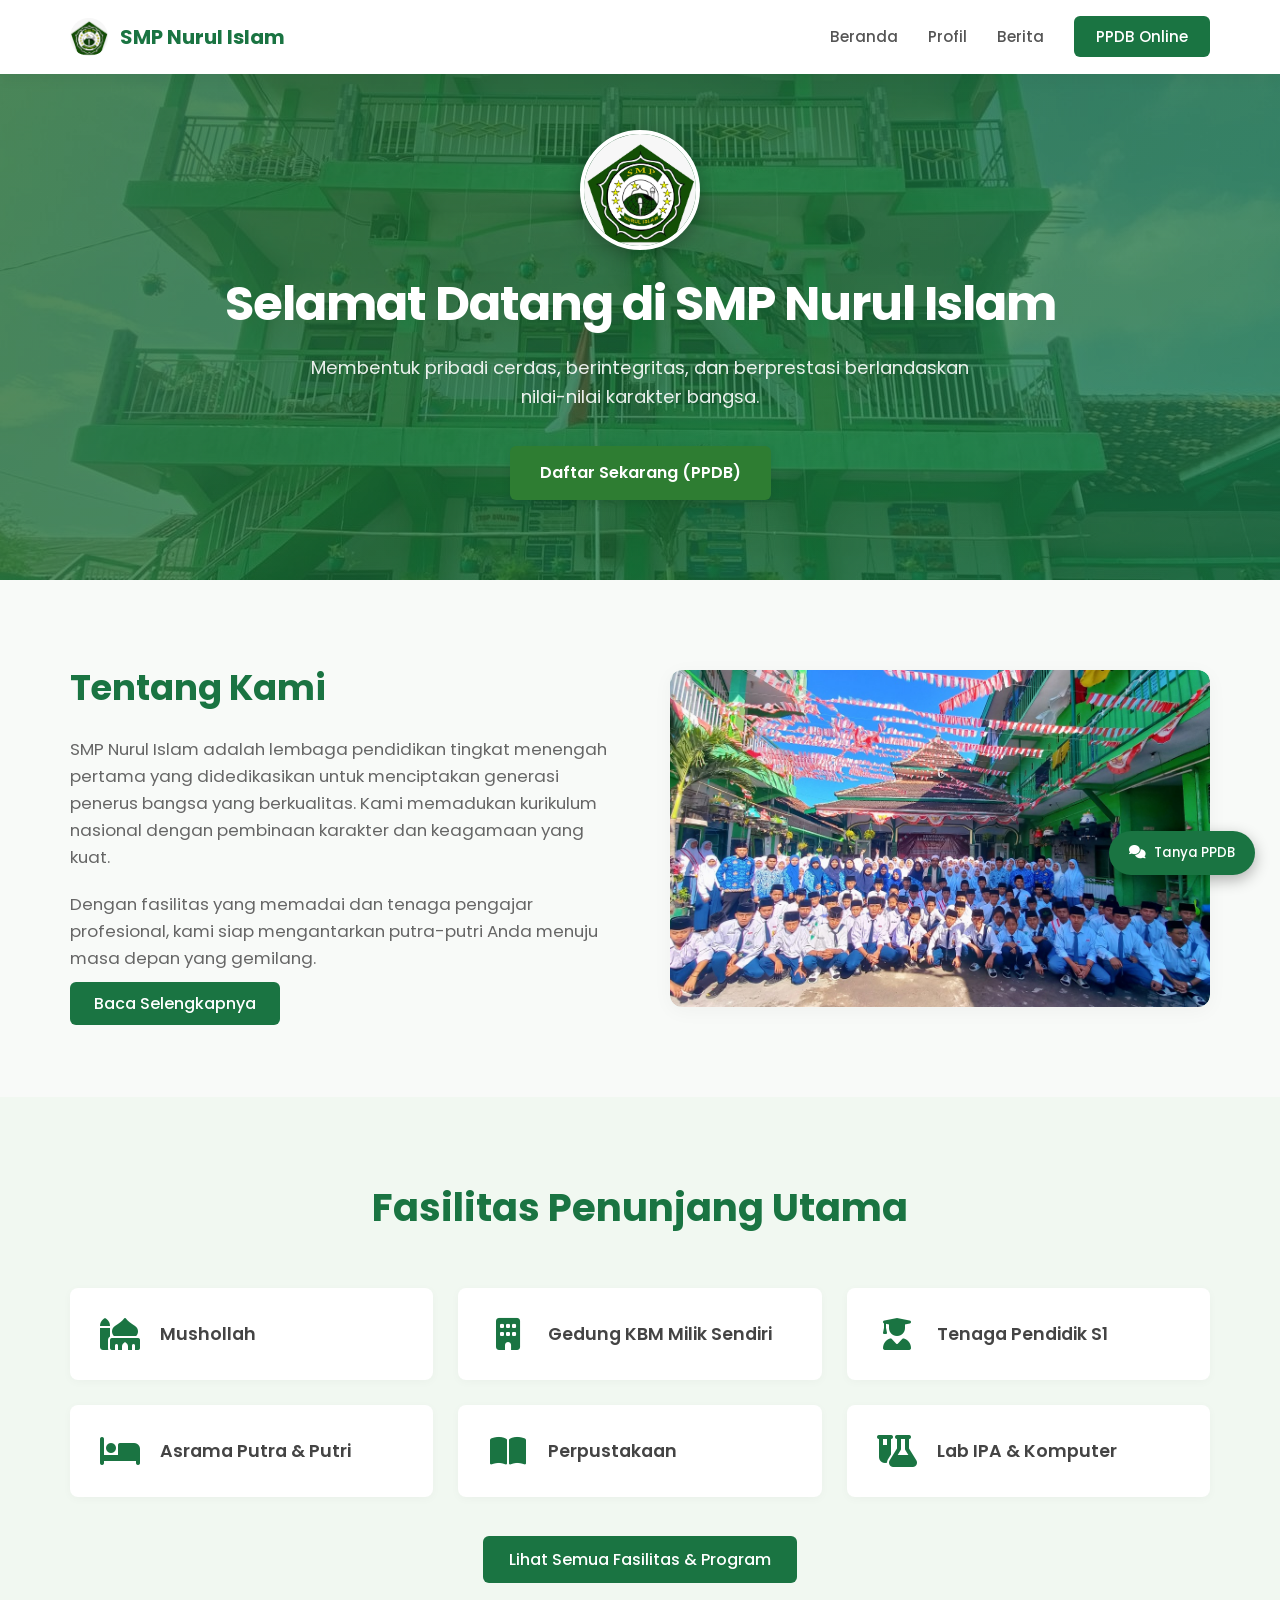
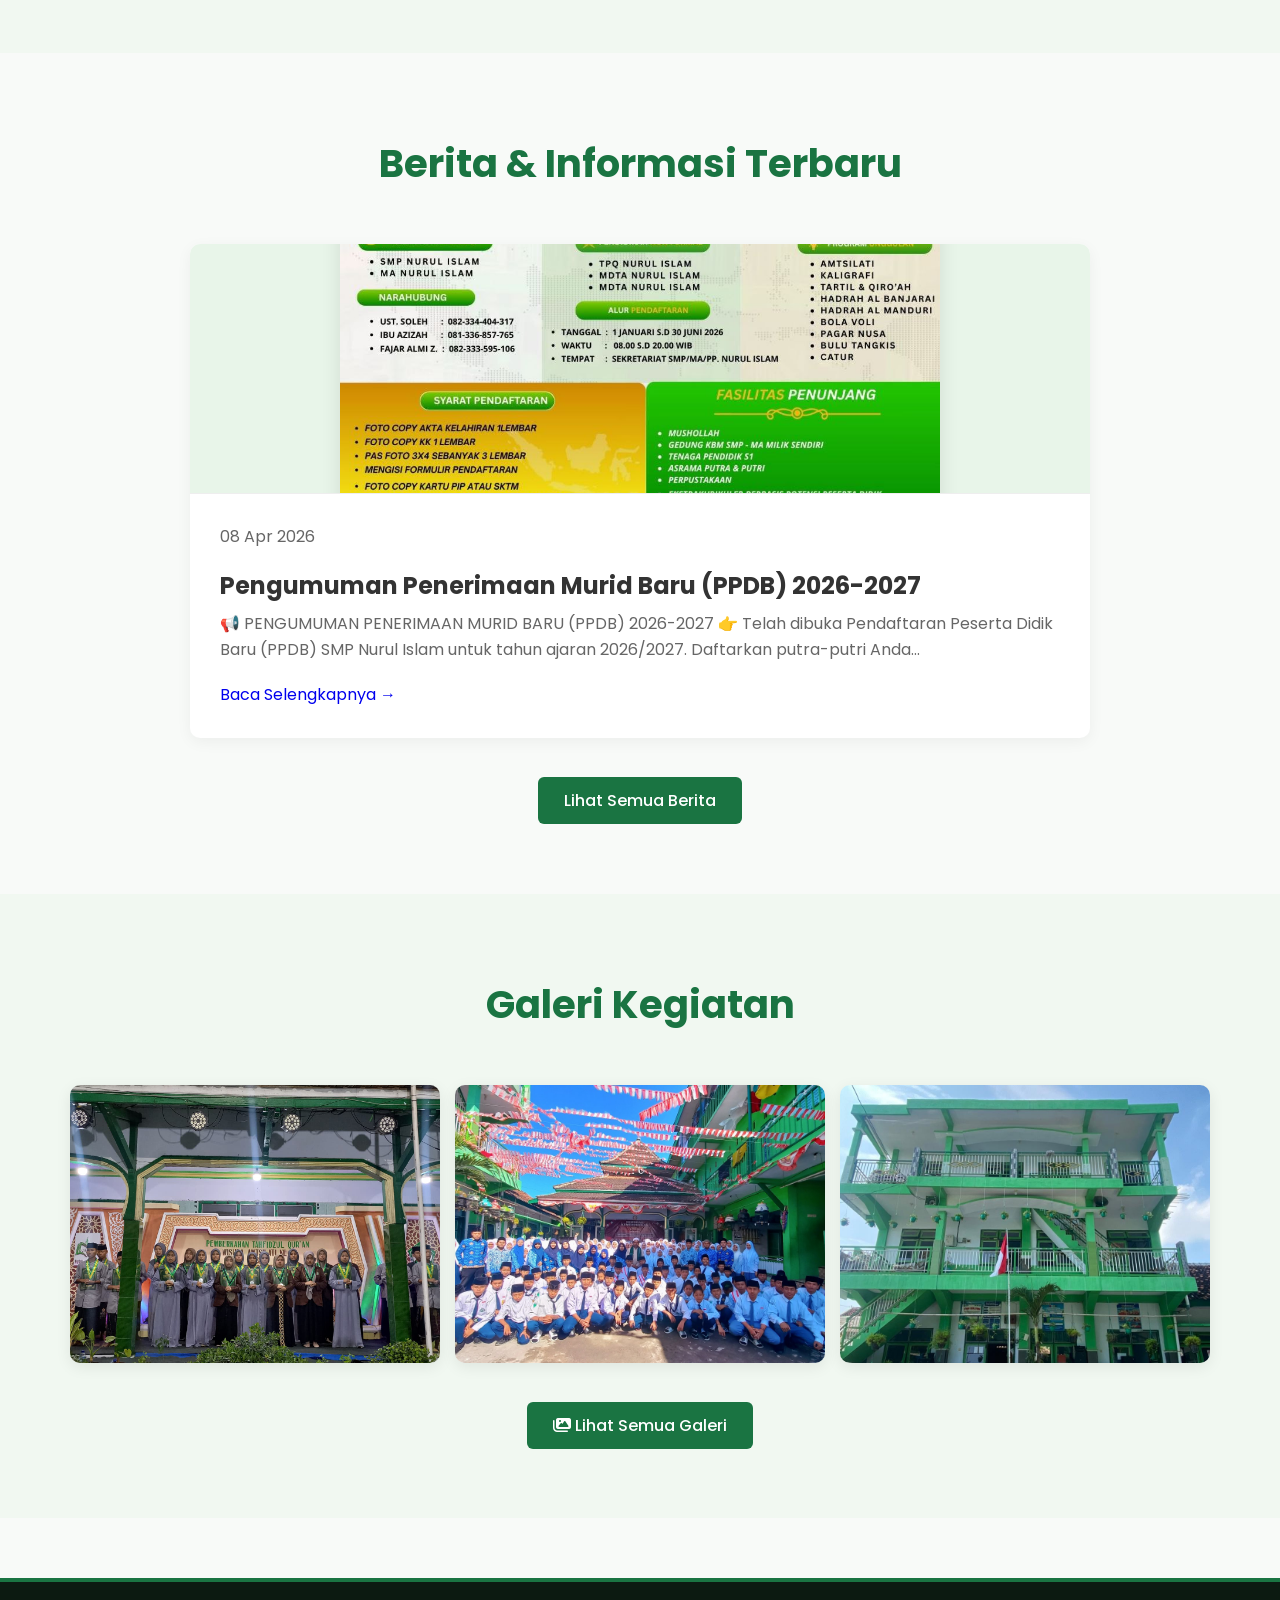
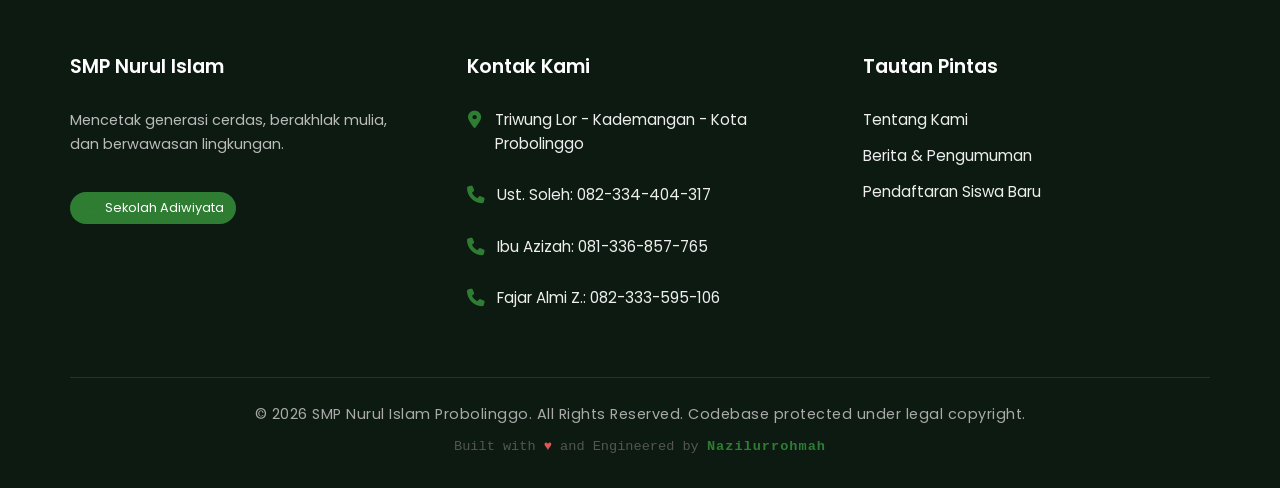
==== commit 04ea8cde: "index.html" ====
--- a/index.html
+++ b/index.html
@@ -206,11 +206,11 @@
                     <div class="adw-badge"><i class="fa-solid fa-leaf"></i> Sekolah Adiwiyata</div>
                 </div>
                 <div class="footer-col">
-                    <h3>Kontak Kami</h3>
-                    <p><i class="fa-solid fa-location-dot"></i> Triwung Lor - Kademangan - Kota Probolinggo</p>
-                    <p><i class="fa-solid fa-phone"></i> Ust. Soleh: 082-334-404-317</p>
-                    <p><i class="fa-solid fa-phone"></i> Ibu Azizah: 081-336-857-765</p>
-                    <p><i class="fa-solid fa-phone"></i> Fajar Almi Z.: 082-333-595-106</p>
+                <h3>Kontak Kami</h3>
+                <p><i class="fa-solid fa-location-dot"></i> <a href="https://www.google.com/maps/search/?api=1&query=SMP+Nurul+Islam+Triwung+Lor+Kademangan+Probolinggo" target="_blank" rel="noopener">Triwung Lor - Kademangan - Kota Probolinggo</a></p>
+                <p><i class="fa-solid fa-phone"></i> <a href="https://wa.me/6282334404317" target="_blank" rel="noopener">Ust. Soleh: 082-334-404-317</a></p>
+                <p><i class="fa-solid fa-phone"></i> <a href="https://wa.me/6281336857765" target="_blank" rel="noopener">Ibu Azizah: 081-336-857-765</a></p>
+                <p><i class="fa-solid fa-phone"></i> <a href="https://wa.me/6282333595106" target="_blank" rel="noopener">Fajar Almi Z.: 082-333-595-106</a></p>
                 </div>
                 <div class="footer-col">
                     <h3>Tautan Pintas</h3>
